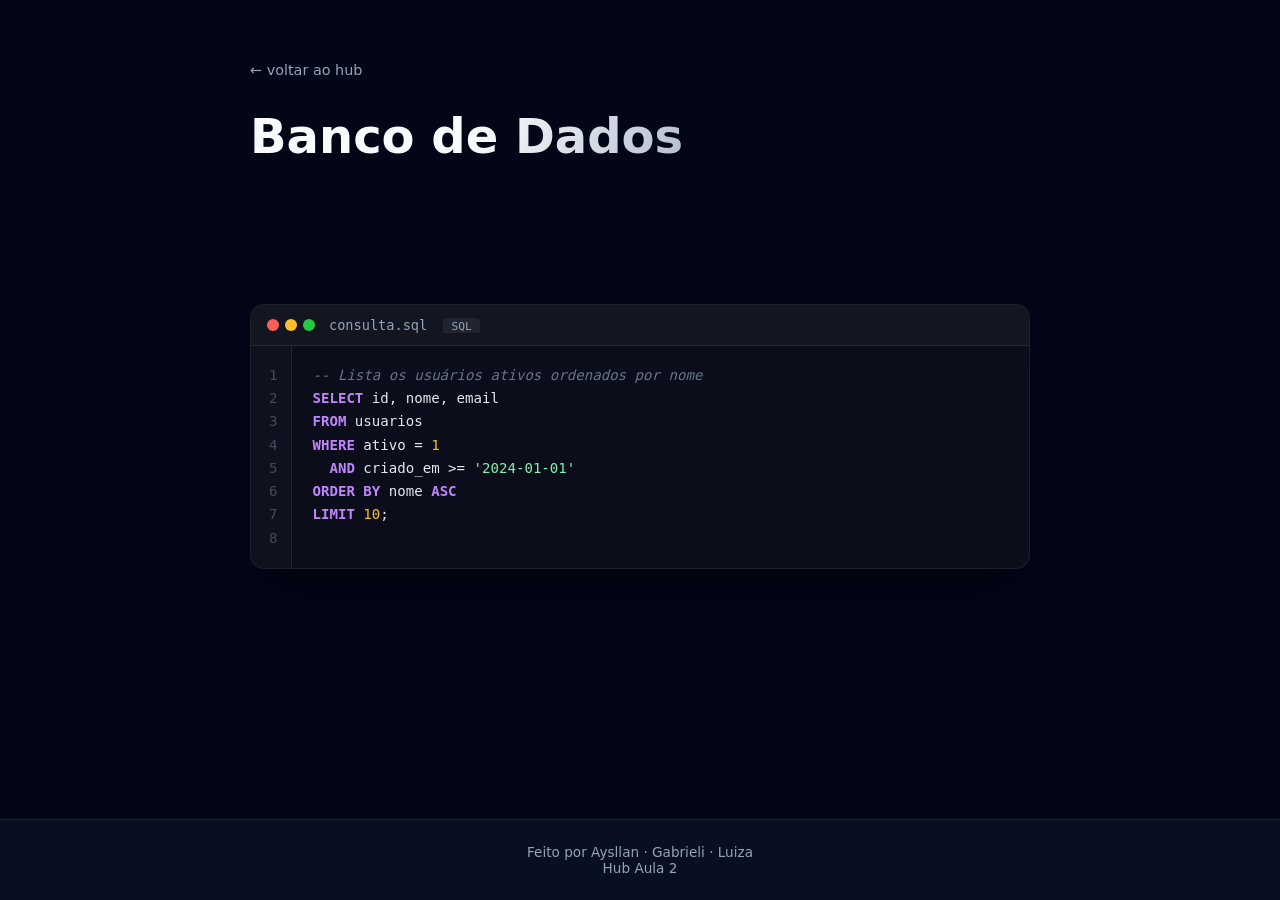
==== db/index.html @ 66b243c6 "first commit" ====
<!DOCTYPE html>
<html lang="pt-BR">

<head>
    <meta charset="UTF-8">
    <meta name="viewport" content="width=device-width, initial-scale=1.0">
    <link rel="stylesheet" href="../style.css">
    <title>Banco de Dados</title>
</head>

<body>
    <section class="subject-page">
        <a href="../index.html" class="back-link">← voltar ao hub</a>
        <h1>Banco de Dados</h1>
    </section>

    <!--
      ============================================================
      BLOCO DE CÓDIGO — SQL
      ============================================================
      Mesma estrutura .code-block + .code-head + .code-body.
      Para SQL usamos .tok-key para palavras-chave (SELECT, FROM)
      e .tok-str / .tok-num pros valores.
    -->
    <section class="wrap">
        <div class="code-block">
            <div class="code-head">
                <div class="dots"><span></span><span></span><span></span></div>
                <span class="filename">consulta.sql <span class="lang">SQL</span></span>
            </div>
            <div class="code-body">
                <div class="line-numbers">
                    <span>1</span><span>2</span><span>3</span><span>4</span><span>5</span>
                    <span>6</span><span>7</span><span>8</span>
                </div>
<pre><code><span class="tok-com">-- Lista os usuários ativos ordenados por nome</span>
<span class="tok-key">SELECT</span> id, nome, email
<span class="tok-key">FROM</span> usuarios
<span class="tok-key">WHERE</span> ativo = <span class="tok-num">1</span>
  <span class="tok-key">AND</span> criado_em &gt;= <span class="tok-str">'2024-01-01'</span>
<span class="tok-key">ORDER BY</span> nome <span class="tok-key">ASC</span>
<span class="tok-key">LIMIT</span> <span class="tok-num">10</span>;</code></pre>
            </div>
        </div>
    </section>

    <footer class="hub-footer">
        <p>Feito por Aysllan · Gabrieli · Luiza <br>Hub Aula 2</p>
    </footer>
</body>

</html>
---- style.css ----
/* ============================================================
   VARIÁVEIS GLOBAIS
   ------------------------------------------------------------
   :root é o elemento raiz (o <html>). Definimos variáveis CSS
   (custom properties) aqui para reusar valores em todo o
   arquivo com  var(--nome).
   ============================================================ */
:root {
    --bg-color: #020617;
    --card-bg: rgba(30, 41, 59, 0.45);
    --card-border: rgba(255, 255, 255, 0.08);
    --text-primary: #f8fafc;
    --text-secondary: #94a3b8;

    --accent-java: #ea2d2e;
    --accent-php: #777bb4;
    --accent-web: #f7df1e;
    --accent-db: #38bdf8;

    /* Atalho para um "transition" suave reutilizado em vários
       hovers. Formato: <propriedade> <duração> <easing>. */
    --transition-smooth: all 0.5s cubic-bezier(0.4, 0, 0.2, 1);
}

/* Reset básico: zera margem, padding e usa box-sizing border-box
   (largura inclui borda e padding — bem mais fácil de calcular). */
* {
    margin: 0;
    padding: 0;
    box-sizing: border-box;
}

html, body {
    height: 100%;
}

body {
    font-family: 'Inter', system-ui, sans-serif;
    background-color: var(--bg-color);
    color: var(--text-primary);
    min-height: 100vh;
    min-height: 100dvh;           /* dvh = altura real do viewport em mobile (sem bug da barra) */
    overflow-x: hidden;
    display: flex;
    flex-direction: column;
    position: relative;
}

/* ============================================================
   FUNDO ANIMADO — BG MESH (só no .hub, ver classe no <body>)
   ------------------------------------------------------------
   Camada fixa atrás de tudo com 3 círculos coloridos e
   desfocados. Cada um anima posição e escala com tempos
   diferentes — passa a impressão de "respiração" do fundo.
   ============================================================ */
.bg-mesh {
    position: fixed;              /* não rola junto com a página */
    inset: 0;                     /* atalho pra top/right/bottom/left: 0 */
    z-index: -1;                  /* fica atrás do conteúdo */
    overflow: hidden;
    pointer-events: none;         /* não bloqueia cliques */
}

.mesh-blob {
    position: absolute;
    width: 55vmax;                /* vmax = % da maior dimensão do viewport */
    height: 55vmax;
    border-radius: 50%;
    filter: blur(120px);          /* desfoque pesado = mancha colorida */
    opacity: 0.35;
    mix-blend-mode: screen;       /* mistura cores em vez de cobrir */

    /* ANIMAÇÃO "drift": cada blob se move em loop infinito.
       Cada filho recebe um animation-delay NEGATIVO diferente
       para começar em fases distintas do ciclo. */
    animation: drift 22s ease-in-out infinite;
}

.mesh-blob-1 { background: #6366f1; top: -15vmax; left: -10vmax; animation-delay: 0s; }
.mesh-blob-2 { background: #ec4899; bottom: -20vmax; right: -10vmax; animation-delay: -7s; }
.mesh-blob-3 { background: #06b6d4; top: 30%; left: 35%; animation-delay: -14s; opacity: 0.25; }

@keyframes drift {
    0%, 100% { transform: translate(0, 0) scale(1); }
    33%      { transform: translate(8vmax, -6vmax) scale(1.12); }
    66%      { transform: translate(-7vmax, 8vmax) scale(0.92); }
}

/* ============================================================
   HEADER (usado no HTML em <header class="hub-header">)
   ------------------------------------------------------------
   - .hub-header inteiro entra de cima ("fadeInDown").
   - .icon ({ }) fica pulsando ("pulse").
   - O <h1> tem uma barrinha embaixo via ::after que recebe
     gradiente em movimento ("shimmer-line").
   ============================================================ */
.hub-header {
    text-align: center;
    padding: clamp(40px, 8vw, 80px) 20px 30px;   /* padding fluido por tamanho de tela */
    animation: fadeInDown 0.8s ease-out;
}

@keyframes fadeInDown {
    from { opacity: 0; transform: translateY(-20px); }
    to   { opacity: 1; transform: translateY(0); }
}

.hub-header .logo {
    display: flex;
    justify-content: center;
    align-items: center;
    gap: clamp(10px, 2vw, 18px);
    margin-bottom: 12px;
    flex-wrap: wrap;              /* em telas estreitas, quebra em duas linhas */
}

/* Ícone { } com pulse contínuo + glow azul. */
.hub-header .icon {
    font-family: 'JetBrains Mono', monospace;
    font-size: clamp(1.4rem, 4vw, 2.2rem);
    color: #38bdf8;
    text-shadow: 0 0 18px rgba(56, 189, 248, 0.6);
    animation: pulse 2.4s ease-in-out infinite;
}

@keyframes pulse {
    0%, 100% { opacity: 0.8; transform: scale(1); }
    50%      { opacity: 1;   transform: scale(1.08); }
}

/* Título com gradiente texto + barrinha animada embaixo. */
.hub-header h1 {
    position: relative;
    font-size: clamp(1.8rem, 6vw, 3.4rem);
    font-weight: 800;
    letter-spacing: -0.02em;
    background: linear-gradient(120deg, #f8fafc 30%, #94a3b8 70%);
    -webkit-background-clip: text;
    background-clip: text;
    -webkit-text-fill-color: transparent;
    padding-bottom: 8px;
}

/* Barra abaixo do h1 — gradiente colorido que "passa" da
   esquerda pra direita continuamente. */
.hub-header h1::after {
    content: '';
    position: absolute;
    left: 50%;
    bottom: 0;
    transform: translateX(-50%);
    width: clamp(80px, 20vw, 180px);
    height: 3px;
    border-radius: 999px;
    background: linear-gradient(90deg,
                  transparent 0%,
                  #6366f1 25%,
                  #ec4899 50%,
                  #06b6d4 75%,
                  transparent 100%);
    background-size: 200% 100%;
    animation: shimmer-line 3.5s linear infinite;
}

/* O gradiente acima é largo (200%) e a posição corre de 0%
   pra 100% — efeito de "luz passando". */
@keyframes shimmer-line {
    from { background-position: 0% 0%; }
    to   { background-position: 200% 0%; }
}

/* ============================================================
   GRID DE CARDS
   ------------------------------------------------------------
   Mobile-first: por padrão 1 coluna. A regra .force-2x2 só
   força 2 colunas em telas >= 700px (no media query abaixo).
   ============================================================ */
.hub-grid {
    max-width: 1100px;
    margin: clamp(20px, 4vw, 40px) auto clamp(40px, 6vw, 60px);
    padding: 0 clamp(16px, 4vw, 24px);
    display: grid;
    grid-template-columns: 1fr;                  /* mobile: 1 coluna */
    gap: clamp(16px, 3vw, 28px);
    width: 100%;
}

/* ============================================================
   CARDS DAS MATÉRIAS (.subject-card)
   ------------------------------------------------------------
   ANIMAÇÃO DE ENTRADA "cardIn" + STAGGER (cascata):
   - Cada card começa invisível e deslocado pra baixo.
   - "forwards" = mantém o estado final depois que termina.
   - O delay é  calc(var(--i) * 120ms + 200ms) — --i vem do
     style="--i:N" no HTML.

   ESTRUTURA:
   - .card-border  -> camada com gradiente cônico (borda mágica)
   - .card-shine   -> faixa de luz que passa diagonal no hover
   - .card-inner   -> conteúdo real (tag, h2, p, learn-more)
   ============================================================ */
.subject-card {
    position: relative;
    min-height: clamp(180px, 28vw, 220px);
    background: var(--card-bg);
    backdrop-filter: blur(14px);
    -webkit-backdrop-filter: blur(14px);
    border: 1px solid var(--card-border);
    border-radius: clamp(16px, 3vw, 22px);
    padding: clamp(20px, 4vw, 32px);
    cursor: pointer;
    overflow: hidden;
    text-decoration: none;
    color: inherit;
    display: flex;
    isolation: isolate;          /* cria contexto pra z-index local (importante pro ::before) */

    transition: var(--transition-smooth);

    /* Estado inicial (antes da animação rodar). */
    opacity: 0;
    transform: translateY(30px);

    animation: cardIn 0.7s cubic-bezier(0.4, 0, 0.2, 1) forwards;
    animation-delay: calc(var(--i) * 120ms + 200ms);
}

@keyframes cardIn {
    to { opacity: 1; transform: translateY(0); }
}

/* HOVER do card:
   - Sobe 8px e cresce 1%.
   - Borda fica mais clara.
   - Sombra grande com a cor accent da matéria. */
.subject-card:hover {
    transform: translateY(-8px) scale(1.01);
    border-color: rgba(255, 255, 255, 0.18);
    box-shadow: 0 25px 50px -20px rgba(0, 0, 0, 0.6),
                0 0 30px -5px var(--accent, rgba(56, 189, 248, 0.3));
}

/* No tap (mobile) dá um feedback rápido de "afundar". */
.subject-card:active {
    transform: translateY(-2px) scale(0.99);
}

/* ------------------------------------------------------------
   BORDA GRADIENTE GIRANDO (.card-border)
   ------------------------------------------------------------
   Truque: criamos uma camada absoluta MAIOR que o card com um
   conic-gradient. Ela fica "girando" por trás do background do
   card, mas como o card tem overflow:hidden e border-radius,
   só aparece a faixa colorida pelas bordas.
   No hover, opacity sobe pra ficar visível.
   ------------------------------------------------------------ */
.card-border {
    position: absolute;
    inset: -2px;                                 /* "vaza" 2px pra cobrir as bordas */
    z-index: -1;                                 /* fica atrás do conteúdo */
    border-radius: inherit;
    background: conic-gradient(
        from var(--angle, 0deg),
        transparent 0deg,
        var(--accent, #38bdf8) 90deg,
        transparent 180deg,
        var(--accent, #38bdf8) 270deg,
        transparent 360deg
    );
    opacity: 0;
    transition: opacity 0.5s ease;
    /* A animação gira a variável --angle de 0 a 360 deg.
       Precisa do @property (logo abaixo) pra navegador animar
       custom properties de tipo <angle>. */
    animation: spin-border 4s linear infinite;
}

.subject-card:hover .card-border {
    opacity: 0.8;
}

/* @property registra a variável --angle como tipo angle.
   Sem isso, navegadores não conseguem interpolar gradientes
   cônicos animando o ângulo. */
@property --angle {
    syntax: '<angle>';
    initial-value: 0deg;
    inherits: false;
}

@keyframes spin-border {
    from { --angle: 0deg; }
    to   { --angle: 360deg; }
}

/* ------------------------------------------------------------
   SHINE / SWEEP (.card-shine)
   ------------------------------------------------------------
   Uma faixa branca diagonal posicionada FORA do card (left:-100%).
   No :hover, ela viaja até a direita — efeito de "brilho passando".
   ------------------------------------------------------------ */
.card-shine {
    position: absolute;
    top: 0;
    left: -100%;
    width: 80%;
    height: 100%;
    background: linear-gradient(115deg,
                  transparent 30%,
                  rgba(255, 255, 255, 0.15) 50%,
                  transparent 70%);
    pointer-events: none;
    transition: left 0.8s ease;
}

.subject-card:hover .card-shine {
    left: 130%;                  /* atravessa o card todo */
}

/* Conteúdo real do card. */
.card-inner {
    position: relative;
    z-index: 1;                  /* fica acima do shine */
    display: flex;
    flex-direction: column;
    gap: 12px;
    width: 100%;
}

/* TAG (pill colorida com nome da área).
   Animação "float-y" suave — sobe e desce 3px continuamente. */
.subject-tag {
    align-self: flex-start;
    font-size: clamp(0.65rem, 1.4vw, 0.72rem);
    text-transform: uppercase;
    letter-spacing: 0.12em;
    font-weight: 600;
    padding: 5px 12px;
    border-radius: 999px;
    background: rgba(255, 255, 255, 0.06);
    border: 1px solid var(--card-border);
    color: var(--accent, var(--text-secondary));
    animation: float-y 3s ease-in-out infinite;
}

@keyframes float-y {
    0%, 100% { transform: translateY(0); }
    50%      { transform: translateY(-3px); }
}

.subject-card h2 {
    font-size: clamp(1.2rem, 3vw, 1.6rem);
    font-weight: 700;
    letter-spacing: -0.01em;
}

.subject-card p {
    color: var(--text-secondary);
    font-size: clamp(0.85rem, 2vw, 0.95rem);
    line-height: 1.5;
    flex: 1;
}

/* "ACESSAR →" + seta separada.
   - .learn-more fica mais visível no hover.
   - .arrow desliza 6px pra direita no hover. */
.learn-more {
    display: inline-flex;
    align-items: center;
    gap: 6px;
    font-size: clamp(0.78rem, 1.8vw, 0.85rem);
    font-weight: 600;
    text-transform: uppercase;
    letter-spacing: 0.1em;
    color: var(--text-primary);
    opacity: 0.6;
    transition: var(--transition-smooth);
    margin-top: 8px;
}

.learn-more .arrow {
    display: inline-block;
    transition: transform 0.35s cubic-bezier(0.4, 0, 0.2, 1);
}

.subject-card:hover .learn-more {
    opacity: 1;
    letter-spacing: 0.16em;
    color: var(--accent, var(--text-primary));
}

.subject-card:hover .learn-more .arrow {
    transform: translateX(6px);
}

/* Variável --accent por matéria.
   Cada card no HTML tem data-subject="java|php|web|db". */
.subject-card[data-subject="java"] { --accent: var(--accent-java); }
.subject-card[data-subject="php"]  { --accent: var(--accent-php); }
.subject-card[data-subject="web"]  { --accent: var(--accent-web); }
.subject-card[data-subject="db"]   { --accent: var(--accent-db); }

/* ============================================================
   PÁGINAS DAS MATÉRIAS (java/, php/, db/, html-css-js/)
   ------------------------------------------------------------
   .subject-page é o container principal das subpáginas.
   .back-link volta para o hub.
   ============================================================ */
.subject-page {
    max-width: 820px;
    margin: 0 auto;
    padding: clamp(40px, 8vw, 60px) clamp(16px, 4vw, 20px);
    width: 100%;
    animation: fadeInDown 0.6s ease-out;
}

.back-link {
    display: inline-flex;
    align-items: center;
    gap: 8px;
    color: var(--text-secondary);
    text-decoration: none;
    font-size: 0.9rem;
    margin-bottom: 30px;
    transition: var(--transition-smooth);
}

.back-link:hover {
    color: var(--text-primary);
    transform: translateX(-4px);
}

.subject-page h1 {
    font-size: clamp(1.8rem, 6vw, 3rem);
    font-weight: 800;
    margin-bottom: 40px;
    background: linear-gradient(120deg, #f8fafc 30%, #94a3b8 70%);
    -webkit-background-clip: text;
    background-clip: text;
    -webkit-text-fill-color: transparent;
}

/* ============================================================
   BLOCO DE CÓDIGO (usado nas páginas java/php/db/html-css-js)
   ------------------------------------------------------------
   ANIMAÇÃO "fadeInUp" — sobe e aparece com delay.
   ============================================================ */
.wrap {
    max-width: 820px;
    margin: clamp(20px, 5vw, 40px) auto clamp(40px, 8vw, 80px);
    padding: 0 clamp(16px, 4vw, 20px);
    width: 100%;
    opacity: 0;
    animation: fadeInUp 0.8s cubic-bezier(0.4, 0, 0.2, 1) 0.3s forwards;
}

@keyframes fadeInUp {
    from { opacity: 0; transform: translateY(40px); }
    to   { opacity: 1; transform: translateY(0); }
}

.code-block {
    background: rgba(13, 17, 28, 0.85);
    backdrop-filter: blur(14px);
    border: 1px solid var(--card-border);
    border-radius: 14px;
    overflow: hidden;
    box-shadow: 0 25px 60px -20px rgba(0, 0, 0, 0.7);
}

.code-head {
    display: flex;
    align-items: center;
    gap: 14px;
    padding: 12px 16px;
    background: rgba(255, 255, 255, 0.03);
    border-bottom: 1px solid var(--card-border);
}

.dots {
    display: flex;
    gap: 6px;
}

.dots span {
    width: 12px;
    height: 12px;
    border-radius: 50%;
    display: block;
}

.dots span:nth-child(1) { background: #ff5f57; }
.dots span:nth-child(2) { background: #febc2e; }
.dots span:nth-child(3) { background: #28c840; }

.filename {
    font-family: 'JetBrains Mono', monospace;
    font-size: clamp(0.75rem, 2vw, 0.85rem);
    color: var(--text-secondary);
    flex: 1;
    min-width: 0;                /* permite o flex item encolher de verdade */
    overflow: hidden;
    text-overflow: ellipsis;
    white-space: nowrap;
}

.filename .lang {
    margin-left: 8px;
    font-size: 0.7rem;
    padding: 2px 8px;
    border-radius: 4px;
    background: rgba(255, 255, 255, 0.06);
    color: var(--text-secondary);
}

.code-body {
    display: flex;
    font-family: 'JetBrains Mono', monospace;
    font-size: clamp(0.72rem, 2vw, 0.88rem);
    line-height: 1.65;
}

.line-numbers {
    padding: 18px 14px 18px 18px;
    color: rgba(148, 163, 184, 0.4);
    text-align: right;
    user-select: none;
    border-right: 1px solid var(--card-border);
    background: rgba(255, 255, 255, 0.015);
}

.line-numbers span {
    display: block;
}

.code-body pre {
    padding: 18px 20px;
    overflow-x: auto;            /* código longo rola horizontal */
    flex: 1;
    color: #e2e8f0;
    min-width: 0;
}

.code-body pre code {
    font-family: inherit;
}

.tok-key { color: #c084fc; font-weight: 600; }
.tok-fn  { color: #60a5fa; }
.tok-str { color: #86efac; }
.tok-num { color: #fbbf24; }
.tok-com { color: #64748b; font-style: italic; }

/* ============================================================
   FOOTER
   ============================================================ */
.hub-footer {
    margin-top: auto;
    text-align: center;
    color: var(--text-secondary);
    font-size: clamp(0.78rem, 2vw, 0.85rem);
    padding: clamp(18px, 4vw, 24px) 20px;
    border-top: 1px solid var(--card-border);
    background: rgba(15, 23, 42, 0.6);
    backdrop-filter: blur(8px);
}

/* ============================================================
   RESPONSIVO — BREAKPOINTS
   ------------------------------------------------------------
   Mobile-first: layout base é 1 coluna. Vamos abrindo o grid
   conforme a tela cresce.
   ============================================================ */

/* >= 700px : tablet em retrato — vira 2 colunas (force-2x2) */
@media (min-width: 700px) {
    .hub-grid.force-2x2 {
        grid-template-columns: repeat(2, 1fr);
    }
}

/* <= 480px : celular pequeno — diminui paddings extras
   e força gap menor. */
@media (max-width: 480px) {
    .hub-header .logo {
        flex-direction: column;
        gap: 4px;
    }
    .subject-card { min-height: 0; padding: 20px; }
}

/* Telas largas (>= 1200px) — limita tamanho do card pra
   o conteúdo não ficar nadando no espaço. */
@media (min-width: 1200px) {
    .hub-grid { gap: 32px; }
}

/* Touch / sem hover: dispositivos sem mouse não disparam
   :hover. Mostramos uma versão "leve" do hover sempre ativa
   pra dar feedback visual no toque (a borda mais clara). */
@media (hover: none) {
    .subject-card { border-color: rgba(255, 255, 255, 0.12); }
    /* Desliga a borda girando pra não comer bateria em mobile. */
    .card-border { animation: none; }
}

/* Acessibilidade: se o usuário pediu "menos movimento" no SO,
   desliga praticamente todas as animações (boa prática WCAG). */
@media (prefers-reduced-motion: reduce) {
    *, *::before, *::after {
        animation-duration: 0.01ms !important;
        animation-iteration-count: 1 !important;
        transition-duration: 0.01ms !important;
    }
}
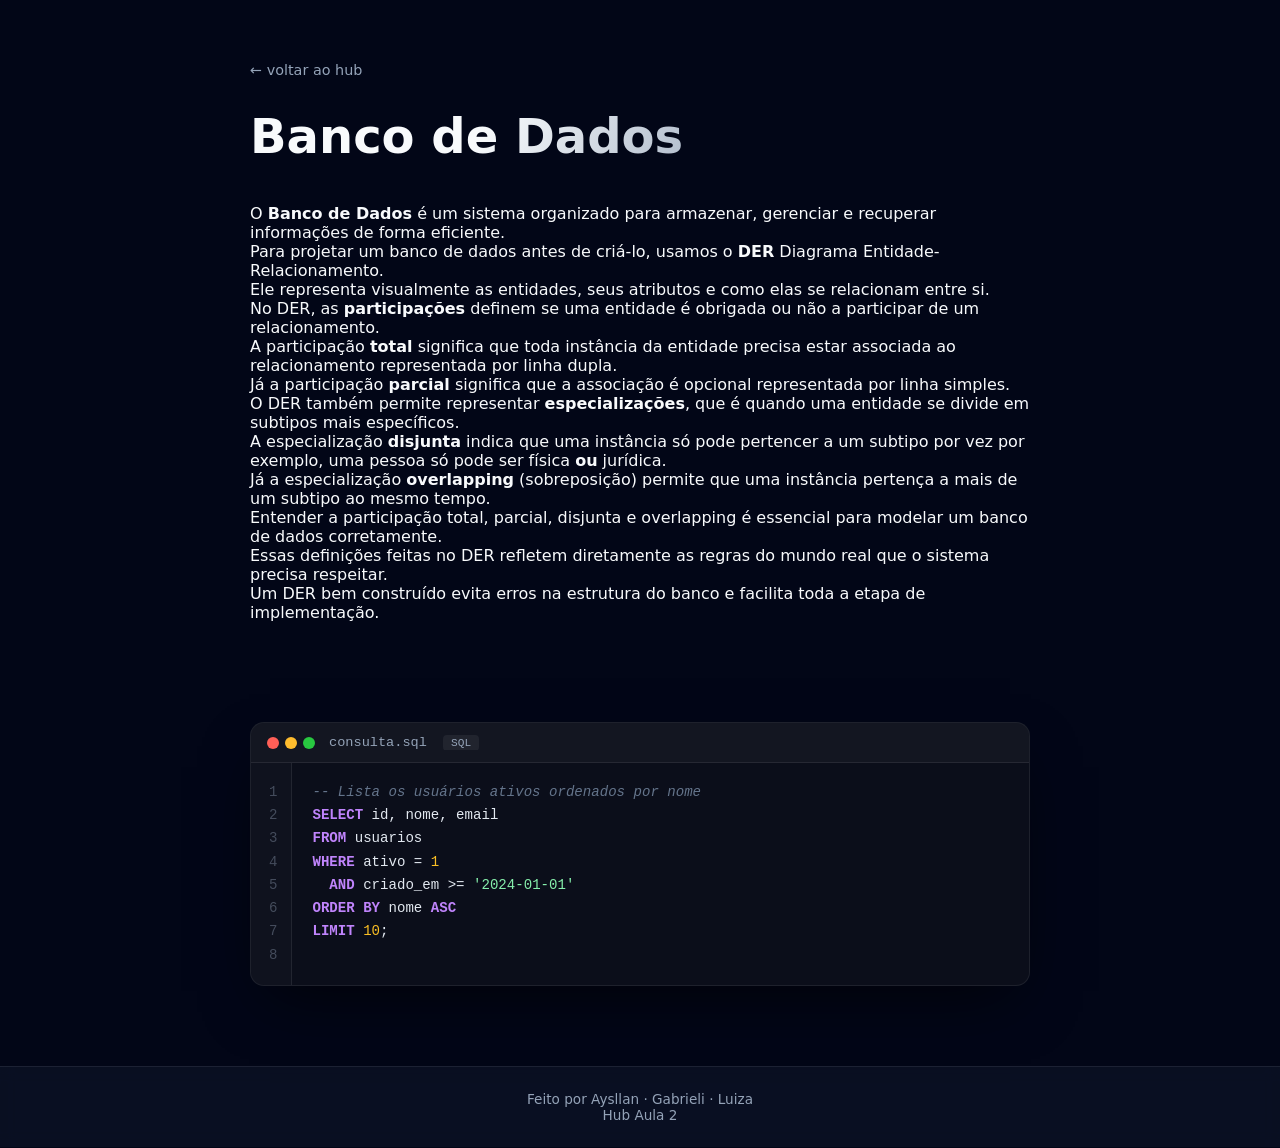
==== commit 17b533e1: "textos e correção de letras" ====
--- a/db/index.html
+++ b/db/index.html
@@ -12,6 +12,16 @@
     <section class="subject-page">
         <a href="../index.html" class="back-link">← voltar ao hub</a>
         <h1>Banco de Dados</h1>
+        
+        <p>O <strong>Banco de Dados</strong> é um sistema organizado para armazenar, gerenciar e recuperar informações de forma eficiente.<br>Para projetar um banco de dados antes de criá-lo, usamos o <strong>DER</strong>  Diagrama Entidade-Relacionamento.<br>Ele representa visualmente as entidades, seus atributos e como elas se relacionam entre si.</p>
+
+        <p>No DER, as <strong>participações</strong> definem se uma entidade é obrigada ou não a participar de um relacionamento.<br>A participação <strong>total</strong> significa que toda instância da entidade precisa estar associada ao relacionamento  representada por linha dupla.<br>Já a participação <strong>parcial</strong> significa que a associação é opcional  representada por linha simples.</p>
+
+        <p>O DER também permite representar <strong>especializações</strong>, que é quando uma entidade se divide em subtipos mais específicos.<br>A especialização <strong>disjunta</strong> indica que uma instância só pode pertencer a um subtipo por vez  por exemplo, uma pessoa só pode ser física <strong>ou</strong> jurídica.<br>Já a especialização <strong>overlapping</strong> (sobreposição) permite que uma instância pertença a mais de um subtipo ao mesmo tempo.</p>
+        
+        <p>Entender a participação total, parcial, disjunta e overlapping é essencial para modelar um banco de dados corretamente.<br>Essas definições feitas no DER refletem diretamente as regras do mundo real que o sistema precisa respeitar.<br>Um DER bem construído evita erros na estrutura do banco e facilita toda a etapa de implementação.</p>
+
+
     </section>
 
     <!--
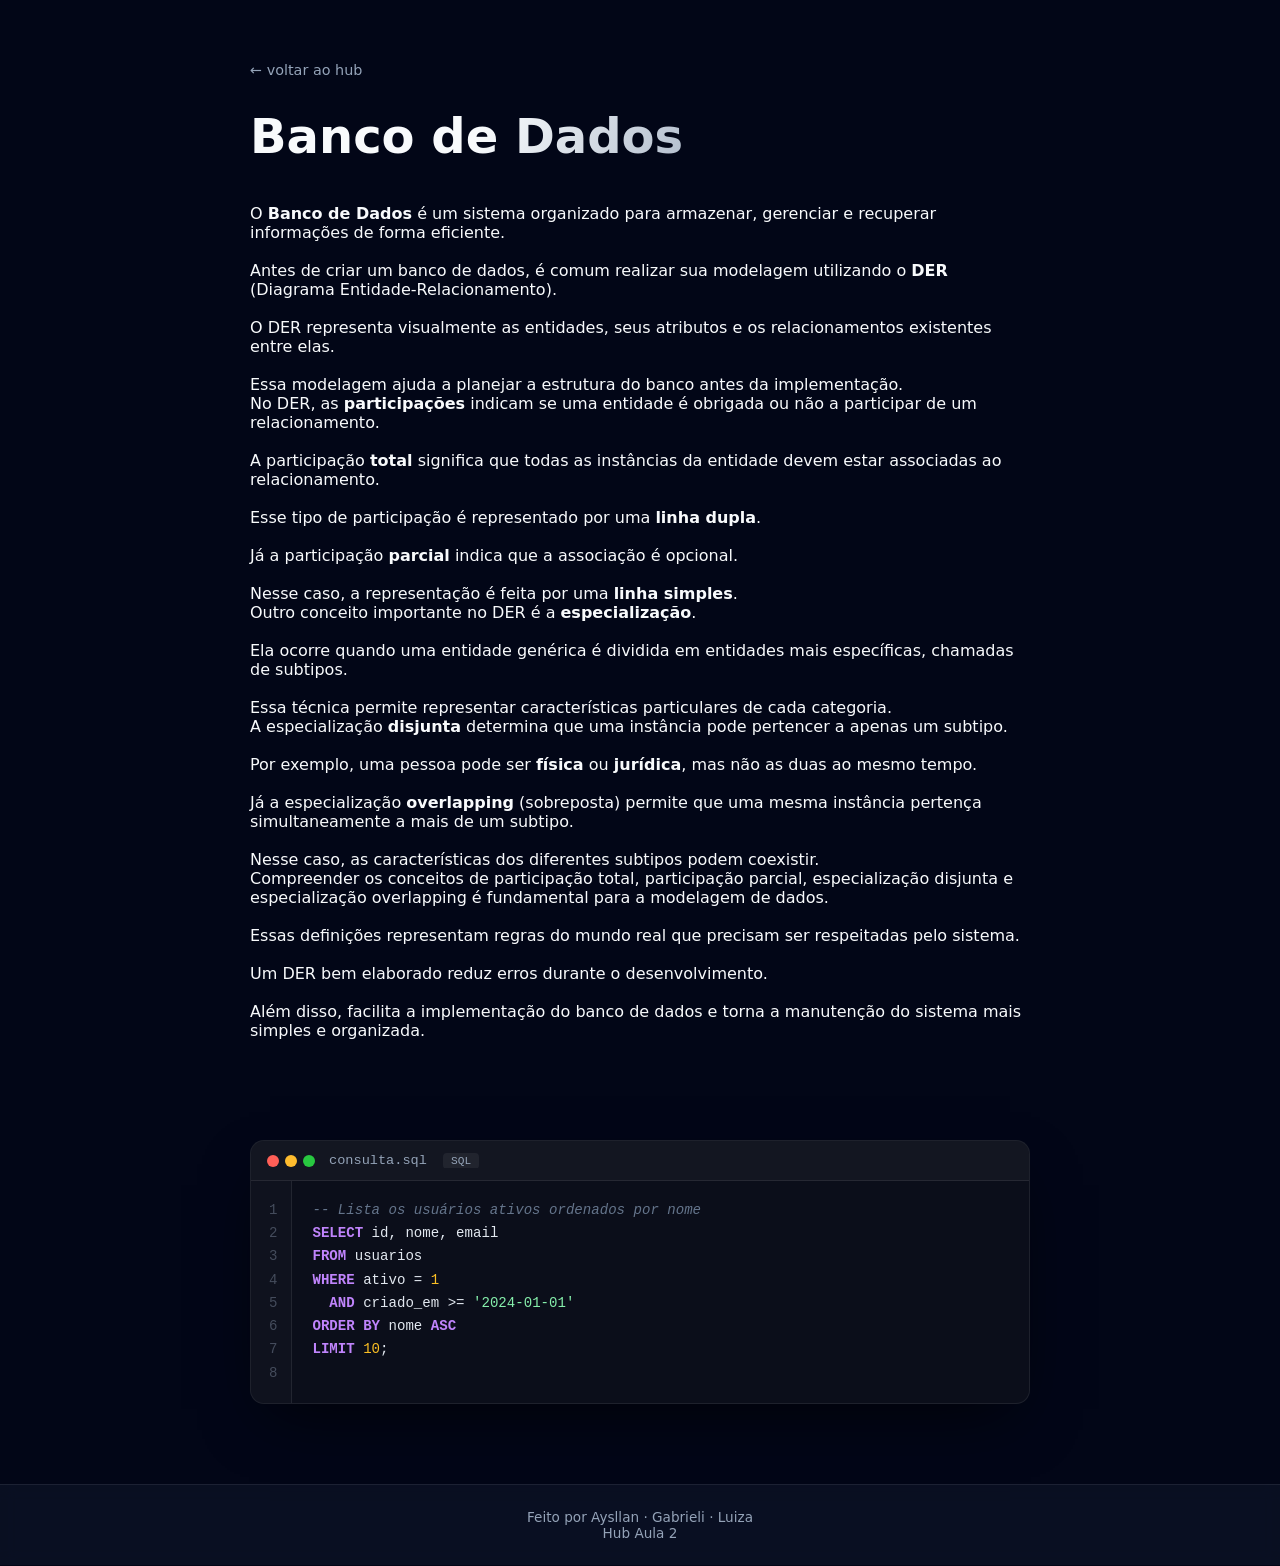
==== commit aaf86368: "ajuste textos" ====
--- a/db/index.html
+++ b/db/index.html
@@ -12,14 +12,57 @@
     <section class="subject-page">
         <a href="../index.html" class="back-link">← voltar ao hub</a>
         <h1>Banco de Dados</h1>
-        
-        <p>O <strong>Banco de Dados</strong> é um sistema organizado para armazenar, gerenciar e recuperar informações de forma eficiente.<br>Para projetar um banco de dados antes de criá-lo, usamos o <strong>DER</strong>  Diagrama Entidade-Relacionamento.<br>Ele representa visualmente as entidades, seus atributos e como elas se relacionam entre si.</p>
+    
+<p>
+O <strong>Banco de Dados</strong> é um sistema organizado para armazenar, gerenciar e recuperar informações de forma eficiente.
+<br><br>
+Antes de criar um banco de dados, é comum realizar sua modelagem utilizando o <strong>DER</strong> (Diagrama Entidade-Relacionamento).
+<br><br>
+O DER representa visualmente as entidades, seus atributos e os relacionamentos existentes entre elas.
+<br><br>
+Essa modelagem ajuda a planejar a estrutura do banco antes da implementação.
+</p>
 
-        <p>No DER, as <strong>participações</strong> definem se uma entidade é obrigada ou não a participar de um relacionamento.<br>A participação <strong>total</strong> significa que toda instância da entidade precisa estar associada ao relacionamento  representada por linha dupla.<br>Já a participação <strong>parcial</strong> significa que a associação é opcional  representada por linha simples.</p>
+<p>
+No DER, as <strong>participações</strong> indicam se uma entidade é obrigada ou não a participar de um relacionamento.
+<br><br>
+A participação <strong>total</strong> significa que todas as instâncias da entidade devem estar associadas ao relacionamento.
+<br><br>
+Esse tipo de participação é representado por uma <strong>linha dupla</strong>.
+<br><br>
+Já a participação <strong>parcial</strong> indica que a associação é opcional.
+<br><br>
+Nesse caso, a representação é feita por uma <strong>linha simples</strong>.
+</p>
 
-        <p>O DER também permite representar <strong>especializações</strong>, que é quando uma entidade se divide em subtipos mais específicos.<br>A especialização <strong>disjunta</strong> indica que uma instância só pode pertencer a um subtipo por vez  por exemplo, uma pessoa só pode ser física <strong>ou</strong> jurídica.<br>Já a especialização <strong>overlapping</strong> (sobreposição) permite que uma instância pertença a mais de um subtipo ao mesmo tempo.</p>
-        
-        <p>Entender a participação total, parcial, disjunta e overlapping é essencial para modelar um banco de dados corretamente.<br>Essas definições feitas no DER refletem diretamente as regras do mundo real que o sistema precisa respeitar.<br>Um DER bem construído evita erros na estrutura do banco e facilita toda a etapa de implementação.</p>
+<p>
+Outro conceito importante no DER é a <strong>especialização</strong>.
+<br><br>
+Ela ocorre quando uma entidade genérica é dividida em entidades mais específicas, chamadas de subtipos.
+<br><br>
+Essa técnica permite representar características particulares de cada categoria.
+</p>
+
+<p>
+A especialização <strong>disjunta</strong> determina que uma instância pode pertencer a apenas um subtipo.
+<br><br>
+Por exemplo, uma pessoa pode ser <strong>física</strong> ou <strong>jurídica</strong>, mas não as duas ao mesmo tempo.
+<br><br>
+Já a especialização <strong>overlapping</strong> (sobreposta) permite que uma mesma instância pertença simultaneamente a mais de um subtipo.
+<br><br>
+Nesse caso, as características dos diferentes subtipos podem coexistir.
+</p>
+
+<p>
+Compreender os conceitos de participação total, participação parcial, especialização disjunta e especialização overlapping é fundamental para a modelagem de dados.
+<br><br>
+Essas definições representam regras do mundo real que precisam ser respeitadas pelo sistema.
+<br><br>
+Um DER bem elaborado reduz erros durante o desenvolvimento.
+<br><br>
+Além disso, facilita a implementação do banco de dados e torna a manutenção do sistema mais simples e organizada.
+</p>
+
 
 
     </section>
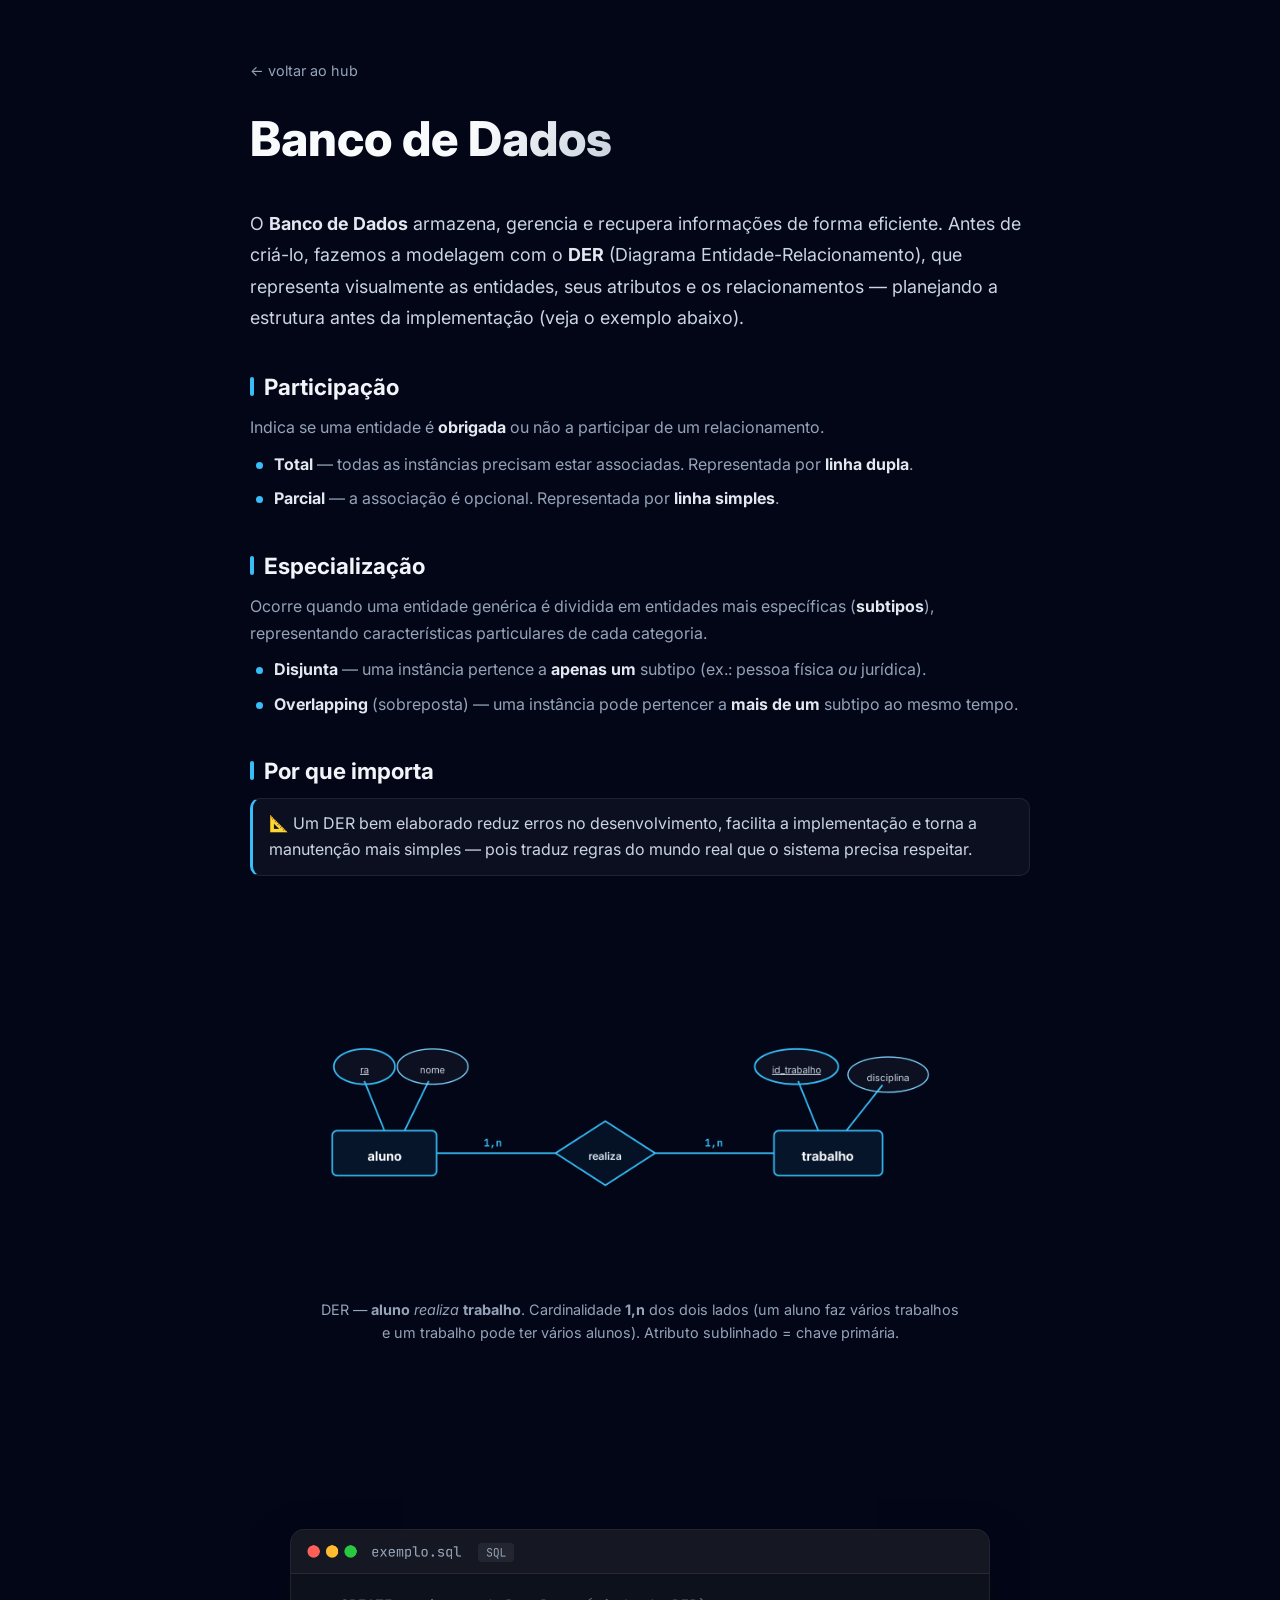
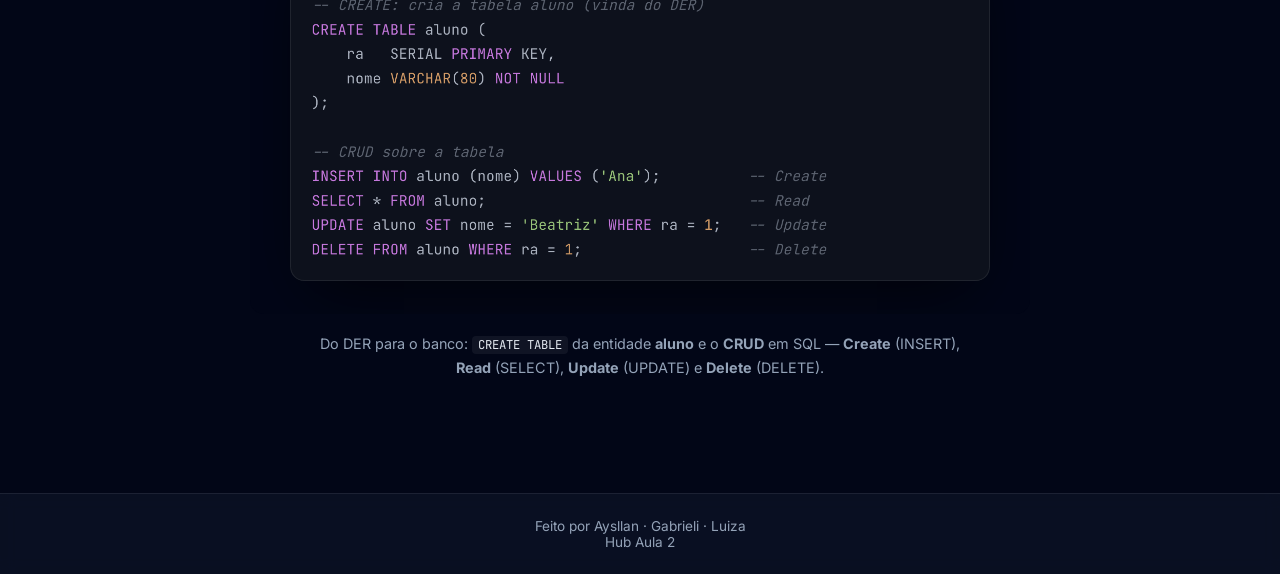
==== commit 71b60655: "feat: ilustracoes (PNG + cards animados), exemplos de codigo e textos organizados - Diagramas como P" ====
--- a/db/index.html
+++ b/db/index.html
@@ -4,67 +4,70 @@
 <head>
     <meta charset="UTF-8">
     <meta name="viewport" content="width=device-width, initial-scale=1.0">
+    <link rel="preconnect" href="https://fonts.googleapis.com">
+    <link rel="preconnect" href="https://fonts.gstatic.com" crossorigin>
+    <link rel="stylesheet"
+        href="https://fonts.googleapis.com/css2?family=Inter:wght@400;600;700;800&family=JetBrains+Mono:wght@400;500;700&display=swap">
     <link rel="stylesheet" href="../style.css">
     <title>Banco de Dados</title>
 </head>
 
 <body>
-    <section class="subject-page">
+    <section class="subject-page" style="--page-accent:#38bdf8">
         <a href="../index.html" class="back-link">← voltar ao hub</a>
         <h1>Banco de Dados</h1>
-    
-<p>
-O <strong>Banco de Dados</strong> é um sistema organizado para armazenar, gerenciar e recuperar informações de forma eficiente.
-<br><br>
-Antes de criar um banco de dados, é comum realizar sua modelagem utilizando o <strong>DER</strong> (Diagrama Entidade-Relacionamento).
-<br><br>
-O DER representa visualmente as entidades, seus atributos e os relacionamentos existentes entre elas.
-<br><br>
-Essa modelagem ajuda a planejar a estrutura do banco antes da implementação.
-</p>
 
-<p>
-No DER, as <strong>participações</strong> indicam se uma entidade é obrigada ou não a participar de um relacionamento.
-<br><br>
-A participação <strong>total</strong> significa que todas as instâncias da entidade devem estar associadas ao relacionamento.
-<br><br>
-Esse tipo de participação é representado por uma <strong>linha dupla</strong>.
-<br><br>
-Já a participação <strong>parcial</strong> indica que a associação é opcional.
-<br><br>
-Nesse caso, a representação é feita por uma <strong>linha simples</strong>.
-</p>
+        <p class="lead">
+            O <strong>Banco de Dados</strong> armazena, gerencia e recupera informações de forma eficiente. Antes de
+            criá-lo, fazemos a modelagem com o <strong>DER</strong> (Diagrama Entidade-Relacionamento), que representa
+            visualmente as entidades, seus atributos e os relacionamentos — planejando a estrutura antes da
+            implementação (veja o exemplo abaixo).
+        </p>
 
-<p>
-Outro conceito importante no DER é a <strong>especialização</strong>.
-<br><br>
-Ela ocorre quando uma entidade genérica é dividida em entidades mais específicas, chamadas de subtipos.
-<br><br>
-Essa técnica permite representar características particulares de cada categoria.
-</p>
+        <div class="topic">
+            <h2>Participação</h2>
+            <p>Indica se uma entidade é <strong>obrigada</strong> ou não a participar de um relacionamento.</p>
+            <ul class="bullets">
+                <li><strong>Total</strong> — todas as instâncias precisam estar associadas. Representada por <strong>linha dupla</strong>.</li>
+                <li><strong>Parcial</strong> — a associação é opcional. Representada por <strong>linha simples</strong>.</li>
+            </ul>
+        </div>
 
-<p>
-A especialização <strong>disjunta</strong> determina que uma instância pode pertencer a apenas um subtipo.
-<br><br>
-Por exemplo, uma pessoa pode ser <strong>física</strong> ou <strong>jurídica</strong>, mas não as duas ao mesmo tempo.
-<br><br>
-Já a especialização <strong>overlapping</strong> (sobreposta) permite que uma mesma instância pertença simultaneamente a mais de um subtipo.
-<br><br>
-Nesse caso, as características dos diferentes subtipos podem coexistir.
-</p>
+        <div class="topic">
+            <h2>Especialização</h2>
+            <p>Ocorre quando uma entidade genérica é dividida em entidades mais específicas (<strong>subtipos</strong>),
+                representando características particulares de cada categoria.</p>
+            <ul class="bullets">
+                <li><strong>Disjunta</strong> — uma instância pertence a <strong>apenas um</strong> subtipo (ex.: pessoa física <em>ou</em> jurídica).</li>
+                <li><strong>Overlapping</strong> (sobreposta) — uma instância pode pertencer a <strong>mais de um</strong> subtipo ao mesmo tempo.</li>
+            </ul>
+        </div>
 
-<p>
-Compreender os conceitos de participação total, participação parcial, especialização disjunta e especialização overlapping é fundamental para a modelagem de dados.
-<br><br>
-Essas definições representam regras do mundo real que precisam ser respeitadas pelo sistema.
-<br><br>
-Um DER bem elaborado reduz erros durante o desenvolvimento.
-<br><br>
-Além disso, facilita a implementação do banco de dados e torna a manutenção do sistema mais simples e organizada.
-</p>
+        <div class="topic">
+            <h2>Por que importa</h2>
+            <p class="note">📐 Um DER bem elaborado reduz erros no desenvolvimento, facilita a implementação e torna a
+                manutenção mais simples — pois traduz regras do mundo real que o sistema precisa respeitar.</p>
+        </div>
 
+    </section>
 
-
+    <!--
+      ============================================================
+      DIAGRAMA DER (SVG) — "aluno realiza trabalho"
+      ------------------------------------------------------------
+      Ilustra o relacionamento com cardinalidade 1,n nos dois
+      lados. As linhas "desenham" (stroke-dashoffset) e os nós
+      entram em cascata (--i). Tudo em CSS, classe .der no style.
+      ============================================================
+    -->
+    <section class="wrap">
+        <figure class="diagram diagram-db">
+            <img src="../img/der.png"
+                alt="Diagrama entidade-relacionamento: aluno realiza trabalho, com cardinalidade 1,n dos dois lados">
+            <figcaption>DER — <strong>aluno</strong> <em>realiza</em> <strong>trabalho</strong>. Cardinalidade
+                <strong>1,n</strong> dos dois lados (um aluno faz vários trabalhos e um trabalho pode ter vários
+                alunos). Atributo sublinhado = chave primária.</figcaption>
+        </figure>
     </section>
 
     <!--
@@ -76,25 +79,13 @@
       e .tok-str / .tok-num pros valores.
     -->
     <section class="wrap">
-        <div class="code-block">
-            <div class="code-head">
-                <div class="dots"><span></span><span></span><span></span></div>
-                <span class="filename">consulta.sql <span class="lang">SQL</span></span>
-            </div>
-            <div class="code-body">
-                <div class="line-numbers">
-                    <span>1</span><span>2</span><span>3</span><span>4</span><span>5</span>
-                    <span>6</span><span>7</span><span>8</span>
-                </div>
-<pre><code><span class="tok-com">-- Lista os usuários ativos ordenados por nome</span>
-<span class="tok-key">SELECT</span> id, nome, email
-<span class="tok-key">FROM</span> usuarios
-<span class="tok-key">WHERE</span> ativo = <span class="tok-num">1</span>
-  <span class="tok-key">AND</span> criado_em &gt;= <span class="tok-str">'2024-01-01'</span>
-<span class="tok-key">ORDER BY</span> nome <span class="tok-key">ASC</span>
-<span class="tok-key">LIMIT</span> <span class="tok-num">10</span>;</code></pre>
-            </div>
-        </div>
+        <figure class="diagram">
+            <img src="../img/ex-sql.png"
+                alt="Exemplo SQL: CREATE TABLE aluno e as operações CRUD (INSERT, SELECT, UPDATE, DELETE)">
+            <figcaption>Do DER para o banco: <code>CREATE TABLE</code> da entidade <strong>aluno</strong> e o
+                <strong>CRUD</strong> em SQL — <strong>Create</strong> (INSERT), <strong>Read</strong> (SELECT),
+                <strong>Update</strong> (UPDATE) e <strong>Delete</strong> (DELETE).</figcaption>
+        </figure>
     </section>
 
     <footer class="hub-footer">
@@ -102,4 +93,4 @@
     </footer>
 </body>
 
-</html>
+</html>
--- a/style.css
+++ b/style.css
@@ -1,5 +1,51 @@
-/* ============================================================
-   VARIÁVEIS GLOBAIS
+/* ████████████████████████████████████████████████████████████
+   HUB AULA 2 — folha de estilo  ·  Aysllan · Gabrieli · Luiza
+   ████████████████████████████████████████████████████████████
+
+   ÍNDICE (use Ctrl+F com o nome da seção):
+     1. VARIÁVEIS GLOBAIS         — cores, fontes e atalhos (:root)
+     2. RESET / BODY              — base da página
+     3. FUNDO ANIMADO (BG MESH)   — blobs desfocados que flutuam
+     4. HEADER                    — título do hub
+     5. GRID + CARDS              — os 4 cards das matérias
+     6. PÁGINAS DAS MATÉRIAS      — layout das subpáginas
+     7. BLOCO DE CÓDIGO           — "janela" de código com cores
+     8. FOOTER
+     9. ESTRUTURA DE TEXTO        — .lead, .topic, listas, .note
+    10. ILUSTRAÇÕES / DIAGRAMAS   — figuras (img) + animações
+    11. RESPONSIVO                — media queries + acessibilidade
+
+   ╔══════════════════════════════════════════════════════════╗
+   ║  PONTOS PARA A APRESENTAÇÃO                                ║
+   ╠══════════════════════════════════════════════════════════╣
+   ║  CSS                                                      ║
+   ║  1) VARIÁVEIS (custom properties): cores e fontes ficam   ║
+   ║     em :root e são reusadas com var(--nome). Cada matéria ║
+   ║     tem um --accent próprio (data-subject="java|php...").  ║
+   ║                                                            ║
+   ║  2) ANIMAÇÕES com @keyframes + EFEITO CASCATA (stagger):   ║
+   ║     animation-delay: calc(var(--i) * 120ms) faz cada card ║
+   ║     entrar um após o outro. O --i vem do HTML (style=--i). ║
+   ║                                                            ║
+   ║  3) RESPONSIVO mobile-first: clamp() dá tamanhos fluidos,  ║
+   ║     e Grid/Flexbox + @media reorganizam por tela.          ║
+   ║                                                            ║
+   ║  4) EFEITOS AVANÇADOS: glassmorphism (backdrop-filter:     ║
+   ║     blur), borda em conic-gradient girando (@property      ║
+   ║     --angle) e prefers-reduced-motion (acessibilidade).    ║
+   ║                                                            ║
+   ║  HTML                                                      ║
+   ║  1) ESTRUTURA SEMÂNTICA: <header>, <section>, <footer>,    ║
+   ║     <figure>/<figcaption>. A classe .hub no <body> liga    ║
+   ║     os efeitos pesados só na home (subpáginas não herdam). ║
+   ║                                                            ║
+   ║  2) IMAGENS + ACESSIBILIDADE: ilustrações em <img> com     ║
+   ║     alt descritivo; elementos decorativos com aria-hidden. ║
+   ╚══════════════════════════════════════════════════════════╝
+*/
+
+/* ============================================================
+   1. VARIÁVEIS GLOBAIS
    ------------------------------------------------------------
    :root é o elemento raiz (o <html>). Definimos variáveis CSS
    (custom properties) aqui para reusar valores em todo o
@@ -19,7 +65,7 @@
 
     /* Atalho para um "transition" suave reutilizado em vários
        hovers. Formato: <propriedade> <duração> <easing>. */
-    --transition-smooth: all 0.5s cubic-bezier(0.4, 0, 0.2, 1);
+    --transition-smooth: all 0.5s cubic-bezier(0.2, 0, 0.2, 1);
 }
 
 /* Reset básico: zera margem, padding e usa box-sizing border-box
@@ -120,7 +166,7 @@
     font-size: clamp(1.4rem, 4vw, 2.2rem);
     color: #38bdf8;
     text-shadow: 0 0 18px rgba(56, 189, 248, 0.6);
-    animation: pulse 2.4s ease-in-out infinite;
+    animation: pulse 2.0s ease-in-out infinite;
 }
 
 @keyframes pulse {
@@ -141,27 +187,6 @@
     padding-bottom: 8px;
 }
 
-/* Barra abaixo do h1 — gradiente colorido que "passa" da
-   esquerda pra direita continuamente. */
-.hub-header h1::after {
-    content: '';
-    position: absolute;
-    left: 50%;
-    bottom: 0;
-    transform: translateX(-50%);
-    width: clamp(80px, 20vw, 180px);
-    height: 3px;
-    border-radius: 999px;
-    background: linear-gradient(90deg,
-                  transparent 0%,
-                  #6366f1 25%,
-                  #ec4899 50%,
-                  #06b6d4 75%,
-                  transparent 100%);
-    background-size: 200% 100%;
-    animation: shimmer-line 3.5s linear infinite;
-}
-
 /* O gradiente acima é largo (200%) e a posição corre de 0%
    pra 100% — efeito de "luz passando". */
 @keyframes shimmer-line {
@@ -203,7 +228,7 @@
     position: relative;
     min-height: clamp(180px, 28vw, 220px);
     background: var(--card-bg);
-    backdrop-filter: blur(14px);
+    backdrop-filter: blur(10px);
     -webkit-backdrop-filter: blur(14px);
     border: 1px solid var(--card-border);
     border-radius: clamp(16px, 3vw, 22px);
@@ -221,7 +246,7 @@
     opacity: 0;
     transform: translateY(30px);
 
-    animation: cardIn 0.7s cubic-bezier(0.4, 0, 0.2, 1) forwards;
+    animation: cardIn 0.5s cubic-bezier(0.2, 0, 0.2, 1) forwards;
     animation-delay: calc(var(--i) * 120ms + 200ms);
 }
 
@@ -254,26 +279,6 @@
    só aparece a faixa colorida pelas bordas.
    No hover, opacity sobe pra ficar visível.
    ------------------------------------------------------------ */
-.card-border {
-    position: absolute;
-    inset: -2px;                                 /* "vaza" 2px pra cobrir as bordas */
-    z-index: -1;                                 /* fica atrás do conteúdo */
-    border-radius: inherit;
-    background: conic-gradient(
-        from var(--angle, 0deg),
-        transparent 0deg,
-        var(--accent, #38bdf8) 90deg,
-        transparent 180deg,
-        var(--accent, #38bdf8) 270deg,
-        transparent 360deg
-    );
-    opacity: 0;
-    transition: opacity 0.5s ease;
-    /* A animação gira a variável --angle de 0 a 360 deg.
-       Precisa do @property (logo abaixo) pra navegador animar
-       custom properties de tipo <angle>. */
-    animation: spin-border 4s linear infinite;
-}
 
 .subject-card:hover .card-border {
     opacity: 0.8;
@@ -307,7 +312,7 @@
     height: 100%;
     background: linear-gradient(115deg,
                   transparent 30%,
-                  rgba(255, 255, 255, 0.15) 50%,
+                  rgba(255, 255, 255, 0.463) 50%,
                   transparent 70%);
     pointer-events: none;
     transition: left 0.8s ease;
@@ -566,6 +571,241 @@
 }
 
 /* ============================================================
+   ESTRUTURA DE TEXTO DAS SUBPÁGINAS
+   ------------------------------------------------------------
+   Organiza o conteúdo em: .lead (intro), .topic (seção com
+   subtítulo + barra de accent), .bullets (lista), .steps
+   (lista numerada) e .note (callout). A cor vem da variável
+   --page-accent definida em cada .subject-page.
+   ============================================================ */
+.subject-page .lead {
+    font-size: clamp(1rem, 2.4vw, 1.12rem);
+    line-height: 1.75;
+    color: #cbd5e1;
+}
+.topic { margin-top: clamp(28px, 5vw, 40px); }
+.topic h2 {
+    position: relative;
+    font-size: clamp(1.1rem, 3vw, 1.4rem);
+    font-weight: 700;
+    color: #f1f5f9;
+    margin-bottom: 14px;
+    padding-left: 14px;
+}
+.topic h2::before {
+    content: '';
+    position: absolute; left: 0; top: 0.18em; bottom: 0.18em;
+    width: 4px; border-radius: 2px;
+    background: var(--page-accent, #38bdf8);
+}
+.topic p {
+    color: var(--text-secondary);
+    line-height: 1.7;
+    font-size: clamp(0.9rem, 2vw, 1rem);
+    margin-bottom: 10px;
+}
+.subject-page strong { color: #e2e8f0; }
+.subject-page code {
+    font-family: 'JetBrains Mono', monospace;
+    background: rgba(255, 255, 255, 0.06);
+    padding: 1px 6px; border-radius: 4px;
+    color: #e2e8f0; font-size: 0.88em;
+}
+
+.bullets { list-style: none; display: flex; flex-direction: column; gap: 9px; margin: 4px 0 10px; }
+.bullets li {
+    position: relative; padding-left: 24px;
+    color: var(--text-secondary); line-height: 1.6;
+    font-size: clamp(0.9rem, 2vw, 1rem);
+}
+.bullets li::before {
+    content: ''; position: absolute; left: 6px; top: 0.62em;
+    width: 7px; height: 7px; border-radius: 50%;
+    background: var(--page-accent, #38bdf8);
+}
+
+.steps { list-style: none; counter-reset: step; display: flex; flex-direction: column; gap: 12px; margin: 4px 0; }
+.steps li {
+    position: relative; padding-left: 44px; min-height: 30px;
+    display: flex; align-items: center;
+    color: var(--text-secondary); line-height: 1.55;
+    font-size: clamp(0.9rem, 2vw, 1rem);
+}
+.steps li::before {
+    counter-increment: step; content: counter(step);
+    position: absolute; left: 0; top: 50%; transform: translateY(-50%);
+    width: 28px; height: 28px; border-radius: 8px;
+    display: grid; place-items: center;
+    font-family: 'JetBrains Mono', monospace; font-weight: 700; font-size: 0.85rem;
+    color: var(--page-accent, #38bdf8);
+    background: color-mix(in srgb, var(--page-accent, #38bdf8) 15%, transparent);
+    border: 1px solid color-mix(in srgb, var(--page-accent, #38bdf8) 40%, transparent);
+}
+
+.subject-page .note {
+    margin-top: 6px; padding: 12px 16px; border-radius: 10px;
+    background: rgba(255, 255, 255, 0.04);
+    border: 1px solid var(--card-border);
+    border-left: 3px solid var(--page-accent, #38bdf8);
+    color: #cbd5e1; line-height: 1.6;
+}
+
+/* ============================================================
+   ILUSTRAÇÕES / DIAGRAMAS (figuras animadas nas subpáginas)
+   ------------------------------------------------------------
+   .diagram = <figure> com legenda. Os elementos internos têm
+   suas próprias animações de entrada em cascata (--i).
+   Keyframes novos: draw, nodeIn, popIn, slideInLeft, bob.
+   ============================================================ */
+.diagram { margin: 0 auto 34px; }
+.diagram img {
+    display: block;
+    max-width: 100%;
+    height: auto;
+    margin: 0 auto;
+    border-radius: 14px;
+}
+.diagram figcaption {
+    margin: 18px auto 0;
+    max-width: 640px;
+    text-align: center;
+    color: var(--text-secondary);
+    font-size: clamp(0.8rem, 2vw, 0.9rem);
+    line-height: 1.6;
+}
+.diagram code {
+    font-family: 'JetBrains Mono', monospace;
+    background: rgba(255, 255, 255, 0.06);
+    padding: 1px 6px;
+    border-radius: 4px;
+    color: #e2e8f0;
+    font-size: 0.85em;
+}
+
+@keyframes draw       { to { stroke-dashoffset: 0; } }
+@keyframes nodeIn     { to { opacity: 1; } }
+@keyframes popIn      { from { opacity: 0; transform: translateY(14px) scale(0.92); } to { opacity: 1; transform: translateY(0) scale(1); } }
+@keyframes slideInLeft{ from { opacity: 0; transform: translateX(-20px); } to { opacity: 1; transform: translateX(0); } }
+@keyframes bob        { 0%, 100% { transform: translateY(0); } 50% { transform: translateY(-16px); } }
+
+/* ---- DER (Banco de Dados) ---- */
+.der { width: 100%; height: auto; max-width: 760px; display: block; margin: 0 auto; }
+.der .entity { fill: rgba(56, 189, 248, 0.08); stroke: #38bdf8; stroke-width: 2; }
+.der .rel    { fill: rgba(56, 189, 248, 0.06); stroke: #38bdf8; stroke-width: 2; }
+.der .attr   { fill: rgba(255, 255, 255, 0.04); stroke: #7dd3fc; stroke-width: 1.5; }
+.der .attr.pk{ stroke: #38bdf8; stroke-width: 2; }
+.der text       { font-family: 'Inter', sans-serif; text-anchor: middle; dominant-baseline: middle; }
+.der .t-entity  { fill: #f8fafc; font-weight: 700; font-size: 16px; }
+.der .t-rel     { fill: #e0f2fe; font-weight: 600; font-size: 13px; }
+.der .t-attr    { fill: #cbd5e1; font-weight: 500; font-size: 12px; }
+.der .t-attr.u  { text-decoration: underline; }
+.der .t-card    { fill: #38bdf8; font-family: 'JetBrains Mono', monospace; font-weight: 700; font-size: 13px; }
+.der-lines line { stroke: #38bdf8; stroke-width: 2; opacity: 0.55; }
+.der .draw      { stroke-dasharray: 340; stroke-dashoffset: 340; animation: draw 1s ease-out forwards; animation-delay: 0.35s; }
+.der-node       { opacity: 0; animation: nodeIn 0.55s ease forwards; animation-delay: calc(var(--i) * 0.12s + 0.2s); }
+
+/* ---- Fluxo PDO (PHP) ---- */
+.flow { display: flex; align-items: center; justify-content: center; gap: 14px; flex-wrap: wrap; }
+.flow-node {
+    display: flex; flex-direction: column; align-items: center; gap: 5px;
+    min-width: 116px; padding: 16px 22px; border-radius: 14px;
+    background: var(--card-bg); border: 1px solid var(--card-border);
+    backdrop-filter: blur(8px); -webkit-backdrop-filter: blur(8px);
+    opacity: 0; animation: popIn 0.55s ease forwards;
+    animation-delay: calc(var(--i) * 0.12s + 0.2s);
+    transition: transform 0.3s ease, border-color 0.3s ease;
+}
+.flow-node:hover { transform: translateY(-4px); border-color: rgba(255, 255, 255, 0.2); }
+.flow-node b { font-size: 0.95rem; }
+.flow-node small { color: var(--text-secondary); font-size: 0.68rem; font-family: 'JetBrains Mono', monospace; }
+.flow-ico { font-family: 'JetBrains Mono', monospace; font-weight: 700; font-size: 1.05rem; }
+.node-php { border-color: rgba(119, 123, 180, 0.45); } .node-php .flow-ico { color: #a5a8e0; } .node-php b { color: #c4c6ef; }
+.node-pdo .flow-ico { color: #c084fc; }
+.node-db b { color: #7dd3fc; }
+.flow-cyl {
+    width: 48px; height: 42px; border-radius: 48px / 16px;
+    background: linear-gradient(180deg, #38bdf8, #0284c7); position: relative;
+}
+.flow-cyl::before {
+    content: ''; position: absolute; top: -1px; left: 0; right: 0; height: 12px;
+    border-radius: 50%; background: #7dd3fc;
+}
+.flow-arrow {
+    color: var(--text-secondary); font-size: 1.6rem; opacity: 0;
+    animation: nodeIn 0.5s ease forwards; animation-delay: calc(var(--i) * 0.12s + 0.2s);
+}
+
+/* ---- CRUD (PHP) ---- */
+.crud-strip {
+    display: grid; grid-template-columns: repeat(auto-fit, minmax(120px, 1fr));
+    gap: 12px; margin-top: 26px; max-width: 640px; margin-left: auto; margin-right: auto;
+}
+.crud-item {
+    display: flex; flex-direction: column; align-items: center; gap: 6px;
+    padding: 18px; border-radius: 14px; text-align: center;
+    background: var(--card-bg); border: 1px solid var(--card-border);
+    opacity: 0; animation: popIn 0.5s ease forwards;
+    animation-delay: calc(var(--i) * 0.1s + 0.3s);
+    transition: transform 0.3s ease, border-color 0.3s ease;
+}
+.crud-item:hover { transform: translateY(-5px); border-color: rgba(119, 123, 180, 0.5); }
+.crud-letter {
+    width: 42px; height: 42px; border-radius: 12px; display: grid; place-items: center;
+    font-weight: 800; font-size: 1.3rem; color: #c4b5fd;
+    background: rgba(119, 123, 180, 0.15); border: 1px solid rgba(119, 123, 180, 0.4);
+}
+.crud-item b { font-size: 0.95rem; }
+.crud-item small { font-family: 'JetBrains Mono', monospace; font-size: 0.68rem; color: var(--text-secondary); }
+
+/* ---- Array (Java) ---- */
+.array-viz { display: flex; justify-content: center; gap: 10px; flex-wrap: wrap; }
+.array-cell {
+    display: flex; flex-direction: column; align-items: center; width: 64px;
+    opacity: 0; animation: popIn 0.5s ease forwards;
+    animation-delay: calc(var(--i) * 0.12s + 0.2s);
+}
+.array-cell .idx { font-family: 'JetBrains Mono', monospace; font-size: 0.72rem; color: var(--text-secondary); margin-bottom: 6px; }
+.array-cell .val {
+    width: 100%; height: 56px; display: grid; place-items: center;
+    border: 2px solid rgba(234, 45, 46, 0.4); background: rgba(234, 45, 46, 0.08);
+    border-radius: 10px; font-family: 'JetBrains Mono', monospace; font-weight: 700;
+    font-size: 1.2rem; color: #fecaca; transition: transform 0.25s ease, box-shadow 0.25s ease;
+}
+.array-cell:hover .val { transform: translateY(-4px); box-shadow: 0 12px 22px -8px rgba(234, 45, 46, 0.5); }
+.array-cell.oob .val {
+    border-style: dashed; border-color: #ef4444; background: rgba(239, 68, 68, 0.16);
+    color: #ef4444; animation: pulse 1.6s ease-in-out infinite;
+}
+
+/* ---- Camadas + demo ao vivo (HTML/CSS/JS) ---- */
+.layers { display: flex; flex-direction: column; gap: 10px; max-width: 380px; margin: 0 auto; }
+.layer {
+    display: flex; justify-content: space-between; align-items: center;
+    padding: 14px 18px; border-radius: 12px; border: 1px solid var(--card-border);
+    opacity: 0; animation: slideInLeft 0.5s ease forwards;
+    animation-delay: calc(var(--i) * 0.15s + 0.2s); transition: transform 0.3s ease;
+}
+.layer:hover { transform: translateX(6px); }
+.layer small { color: var(--text-secondary); font-size: 0.78rem; }
+.layer-html { background: rgba(227, 79, 38, 0.12); border-color: rgba(227, 79, 38, 0.4); } .layer-html b { color: #ff7043; }
+.layer-css  { background: rgba(79, 134, 247, 0.12); border-color: rgba(79, 134, 247, 0.4); } .layer-css b { color: #79a6ff; }
+.layer-js   { background: rgba(247, 223, 30, 0.10); border-color: rgba(247, 223, 30, 0.4); } .layer-js b { color: #f7df1e; }
+
+.demo-row { display: flex; align-items: center; justify-content: center; gap: 30px; flex-wrap: wrap; padding: 16px 0; }
+.demo-btn {
+    font-family: inherit; font-weight: 700; font-size: 0.95rem; padding: 14px 28px;
+    border-radius: 12px; cursor: pointer; color: #f7df1e;
+    background: rgba(247, 223, 30, 0.1); border: 1px solid rgba(247, 223, 30, 0.4);
+    transition: all 0.4s cubic-bezier(0.4, 0, 0.2, 1);
+}
+.demo-btn:hover { background: #f7df1e; color: #020617; transform: translateY(-3px) scale(1.05); box-shadow: 0 14px 30px -10px rgba(247, 223, 30, 0.6); }
+.demo-shape {
+    width: 46px; height: 46px; border-radius: 50%;
+    background: radial-gradient(circle at 30% 30%, #38bdf8, #6366f1);
+    animation: bob 1.8s ease-in-out infinite;
+}
+
+/* ============================================================
    RESPONSIVO — BREAKPOINTS
    ------------------------------------------------------------
    Mobile-first: layout base é 1 coluna. Vamos abrindo o grid
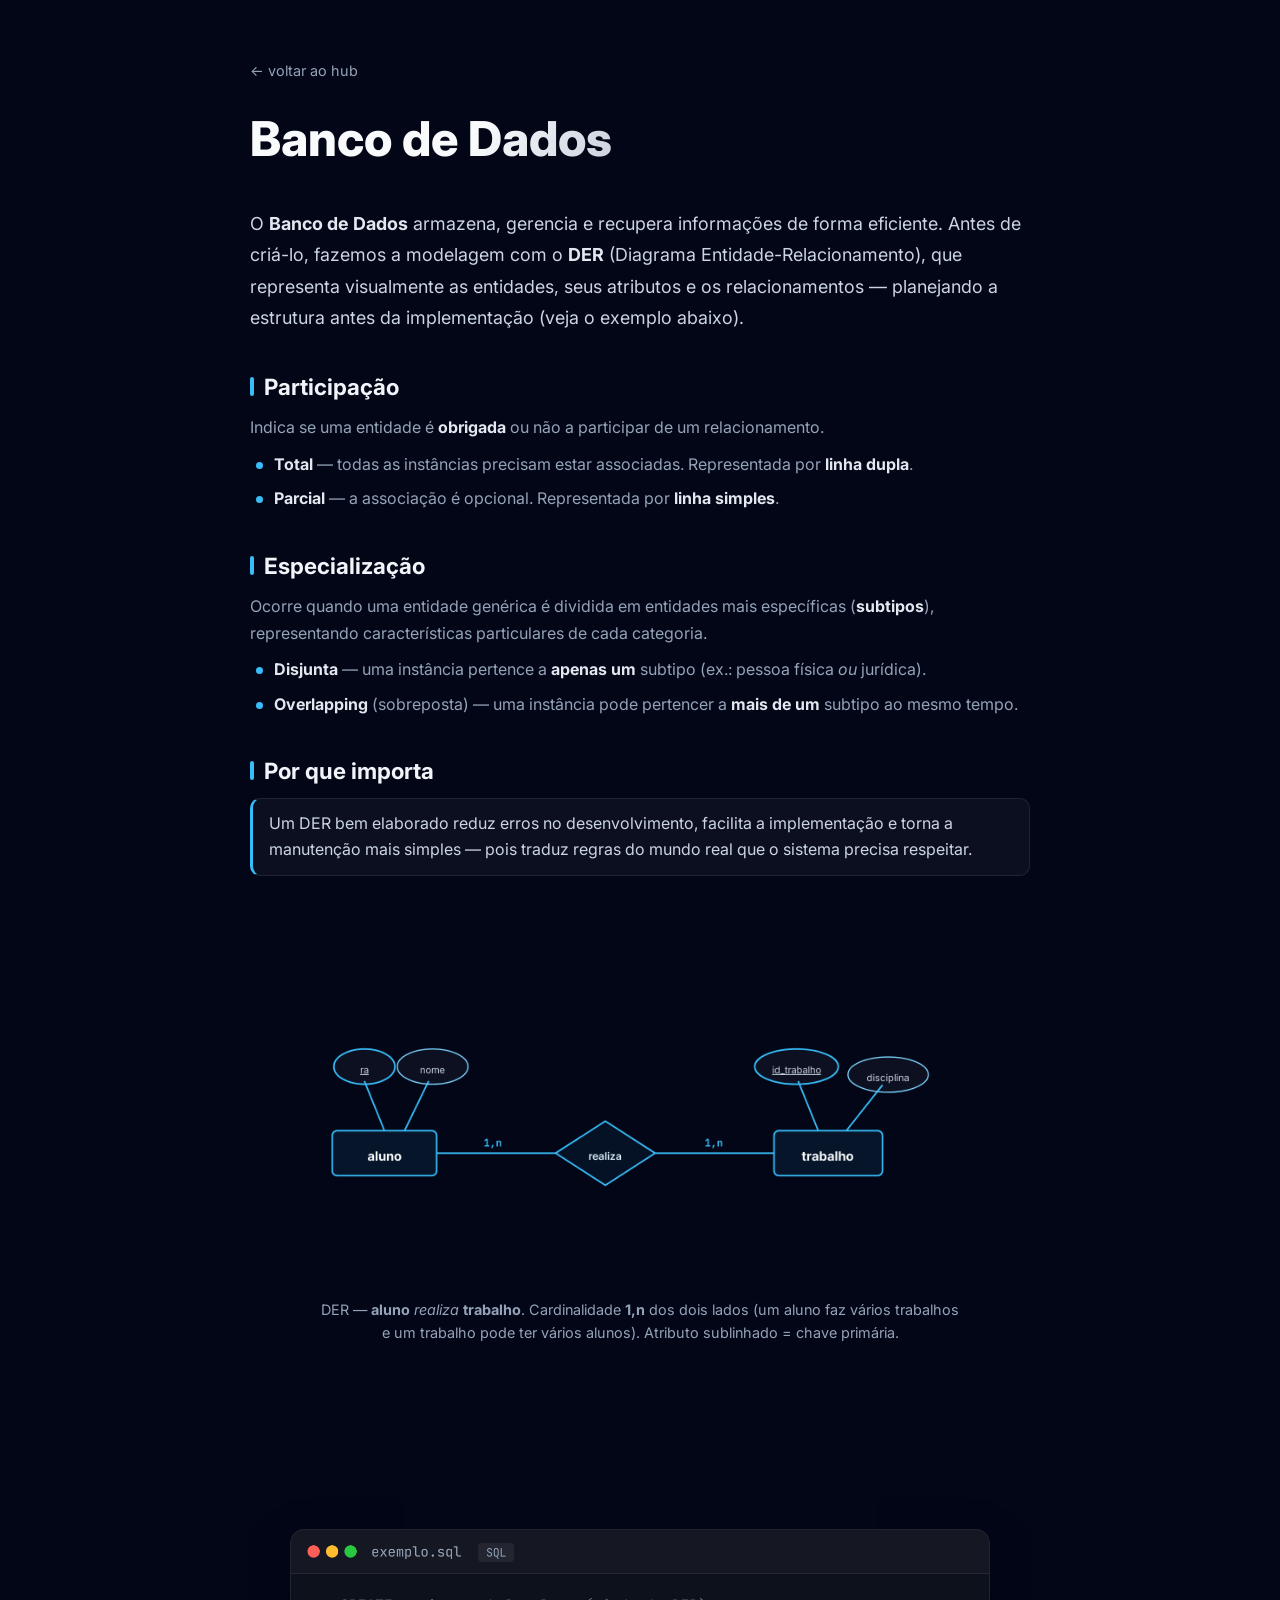
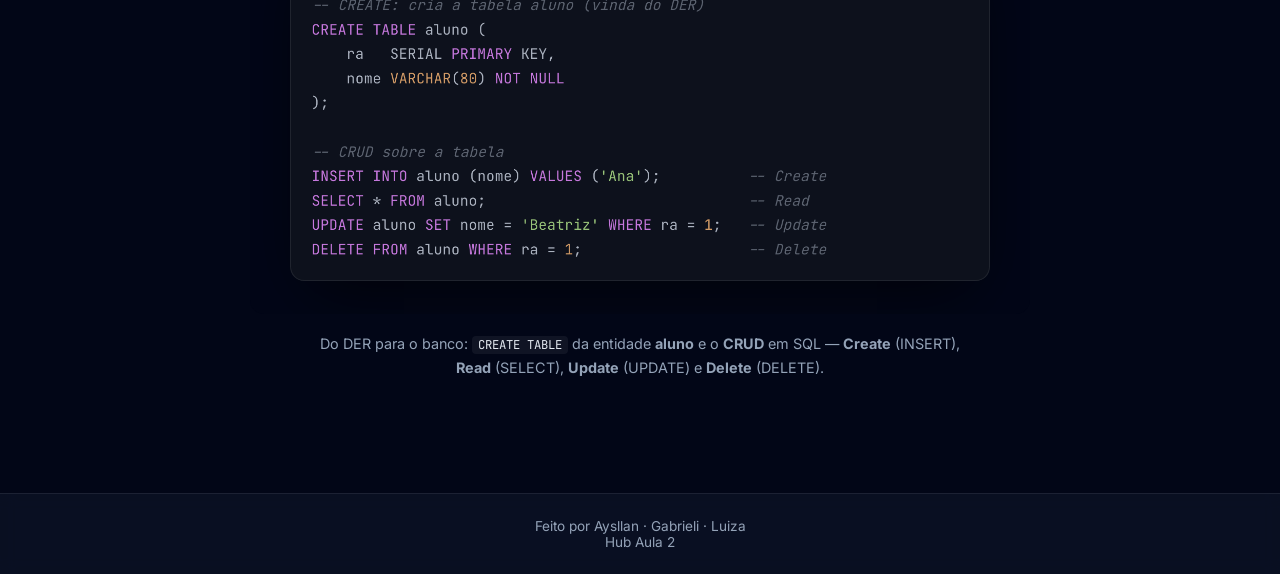
==== commit 6eef56cd: "Trabalho finalizado e atualizado" ====
--- a/db/index.html
+++ b/db/index.html
@@ -45,20 +45,23 @@
 
         <div class="topic">
             <h2>Por que importa</h2>
-            <p class="note">📐 Um DER bem elaborado reduz erros no desenvolvimento, facilita a implementação e torna a
+            <p class="note"> Um DER bem elaborado reduz erros no desenvolvimento, facilita a implementação e torna a
                 manutenção mais simples — pois traduz regras do mundo real que o sistema precisa respeitar.</p>
         </div>
 
     </section>
 
     <!--
-      ============================================================
-      DIAGRAMA DER (SVG) — "aluno realiza trabalho"
-      ------------------------------------------------------------
-      Ilustra o relacionamento com cardinalidade 1,n nos dois
-      lados. As linhas "desenham" (stroke-dashoffset) e os nós
-      entram em cascata (--i). Tudo em CSS, classe .der no style.
-      ============================================================
+      DIAGRAMA DER (SVG) — aluno realiza trabalho
+  
+        Mostra o relacionamento entre as duas entidades
+        com cardinalidade 1,n em cada lado.
+
+        Dois efeitos de animação acontecem ao carregar:
+        - As linhas "se desenham" do zero (stroke-dashoffset)
+        - Os nós aparecem em cascata, um após o outro (--i)
+
+        Os estilos ficam na classe .der, lá no CSS.
     -->
     <section class="wrap">
         <figure class="diagram diagram-db">
@@ -71,12 +74,17 @@
     </section>
 
     <!--
-      ============================================================
       BLOCO DE CÓDIGO — SQL
-      ============================================================
-      Mesma estrutura .code-block + .code-head + .code-body.
-      Para SQL usamos .tok-key para palavras-chave (SELECT, FROM)
-      e .tok-str / .tok-num pros valores.
+   
+        Mesma estrutura dos outros blocos de código do projeto:
+            code-block - container geral
+            code-head  - barra do topo com nome do arquivo
+            code-body  - área onde o código aparece
+
+        Para colorir o SQL usamos duas classes:
+            tok-key - palavras-chave (SELECT, FROM, WHERE...)
+            tok-str - textos entre aspas
+            tok-num - valores numericos 
     -->
     <section class="wrap">
         <figure class="diagram">
--- a/style.css
+++ b/style.css
@@ -1,56 +1,36 @@
-/* ████████████████████████████████████████████████████████████
-   HUB AULA 2 — folha de estilo  ·  Aysllan · Gabrieli · Luiza
-   ████████████████████████████████████████████████████████████
-
-   ÍNDICE (use Ctrl+F com o nome da seção):
-     1. VARIÁVEIS GLOBAIS         — cores, fontes e atalhos (:root)
-     2. RESET / BODY              — base da página
-     3. FUNDO ANIMADO (BG MESH)   — blobs desfocados que flutuam
-     4. HEADER                    — título do hub
-     5. GRID + CARDS              — os 4 cards das matérias
-     6. PÁGINAS DAS MATÉRIAS      — layout das subpáginas
-     7. BLOCO DE CÓDIGO           — "janela" de código com cores
-     8. FOOTER
-     9. ESTRUTURA DE TEXTO        — .lead, .topic, listas, .note
-    10. ILUSTRAÇÕES / DIAGRAMAS   — figuras (img) + animações
-    11. RESPONSIVO                — media queries + acessibilidade
-
-   ╔══════════════════════════════════════════════════════════╗
-   ║  PONTOS PARA A APRESENTAÇÃO                                ║
-   ╠══════════════════════════════════════════════════════════╣
-   ║  CSS                                                      ║
-   ║  1) VARIÁVEIS (custom properties): cores e fontes ficam   ║
-   ║     em :root e são reusadas com var(--nome). Cada matéria ║
-   ║     tem um --accent próprio (data-subject="java|php...").  ║
-   ║                                                            ║
-   ║  2) ANIMAÇÕES com @keyframes + EFEITO CASCATA (stagger):   ║
-   ║     animation-delay: calc(var(--i) * 120ms) faz cada card ║
-   ║     entrar um após o outro. O --i vem do HTML (style=--i). ║
-   ║                                                            ║
-   ║  3) RESPONSIVO mobile-first: clamp() dá tamanhos fluidos,  ║
-   ║     e Grid/Flexbox + @media reorganizam por tela.          ║
-   ║                                                            ║
-   ║  4) EFEITOS AVANÇADOS: glassmorphism (backdrop-filter:     ║
-   ║     blur), borda em conic-gradient girando (@property      ║
-   ║     --angle) e prefers-reduced-motion (acessibilidade).    ║
-   ║                                                            ║
-   ║  HTML                                                      ║
-   ║  1) ESTRUTURA SEMÂNTICA: <header>, <section>, <footer>,    ║
-   ║     <figure>/<figcaption>. A classe .hub no <body> liga    ║
-   ║     os efeitos pesados só na home (subpáginas não herdam). ║
-   ║                                                            ║
-   ║  2) IMAGENS + ACESSIBILIDADE: ilustrações em <img> com     ║
-   ║     alt descritivo; elementos decorativos com aria-hidden. ║
-   ╚══════════════════════════════════════════════════════════╝
-*/
-
-/* ============================================================
-   1. VARIÁVEIS GLOBAIS
-   ------------------------------------------------------------
-   :root é o elemento raiz (o <html>). Definimos variáveis CSS
-   (custom properties) aqui para reusar valores em todo o
-   arquivo com  var(--nome).
-   ============================================================ */
+/* 
+     1) VARIÁVEIS: em vez de repetir a mesma cor 20 vezes,  
+        a gente salva ela em :root e usa var(--nome)       
+        Cada matéria tem sua cor própria via data-subject  
+                                                             
+     2) ANIMAÇÕES EM CASCATA: os cards não entram todos      
+        juntos — cada um espera um pouquinho a mais com      
+        animation-delay O número --i no HTML define a vez   
+        de cada card entrar.                                 
+                                                            
+     3) RESPONSIVO: o layout começa pensado pro celular e    
+        vai crescendo clamp() ajusta tamanhos sozinho,     
+       sem precisar de media query pra cada detalhe        
+                                                             
+     4) EFEITOS ESPECIAIS: vidro fosco (backdrop-filter),    
+        borda colorida girando (conic-gradient + @property), 
+        e respeito a quem prefere menos movimento na tela  
+                                                            
+      HTML                                                    
+     1) TAGS CERTAS: <header>, <section>, <footer>,          
+        <figure>. A classe .hub no <body> liga os efeitos    
+        pesados só na página inicial.                        
+                                                             
+     2) ACESSIBILIDADE: toda imagem tem alt de verdade.      
+        Elementos só decorativos têm aria-hidden pra não     
+       atrapalhar leitores de tela.                     
+*/
+
+/* 
+    VARIÁVEIS GLOBAIS
+    Aqui ficam os valores que se repetem pelo CSS todo
+    Mudar uma cor aqui reflete em todo o projeto de uma vez
+*/
 :root {
     --bg-color: #020617;
     --card-bg: rgba(30, 41, 59, 0.45);
@@ -63,13 +43,17 @@
     --accent-web: #f7df1e;
     --accent-db: #38bdf8;
 
-    /* Atalho para um "transition" suave reutilizado em vários
-       hovers. Formato: <propriedade> <duração> <easing>. */
+    /* 
+        Transition padrão do projeto — reutilizado em todos os hovers
+        Formato: o que anima / quanto tempo / a curva de suavidade
+    */
     --transition-smooth: all 0.5s cubic-bezier(0.2, 0, 0.2, 1);
 }
 
-/* Reset básico: zera margem, padding e usa box-sizing border-box
-   (largura inclui borda e padding — bem mais fácil de calcular). */
+/* 
+    Zera margem e padding de tudo, e faz a borda entrar
+    dentro da largura declarada (bem mais fácil de calcular).
+*/
 * {
     margin: 0;
     padding: 0;
@@ -85,40 +69,43 @@
     background-color: var(--bg-color);
     color: var(--text-primary);
     min-height: 100vh;
-    min-height: 100dvh;           /* dvh = altura real do viewport em mobile (sem bug da barra) */
+    min-height: 100dvh;           /* dvh = altura real no celular, sem a barra do browser engolir espaço */
     overflow-x: hidden;
     display: flex;
     flex-direction: column;
     position: relative;
 }
 
-/* ============================================================
-   FUNDO ANIMADO — BG MESH (só no .hub, ver classe no <body>)
-   ------------------------------------------------------------
-   Camada fixa atrás de tudo com 3 círculos coloridos e
-   desfocados. Cada um anima posição e escala com tempos
-   diferentes — passa a impressão de "respiração" do fundo.
-   ============================================================ */
+/* 
+    FUNDO ANIMADO (só aparece na home, onde o body tem .hub)
+
+     Três manchas coloridas e desfocadas que ficam se mexendo
+     devagar em loop. Cada mancha começa num ponto diferente
+     do ciclo pra não ficarem sincronizadas.
+
+*/
 .bg-mesh {
     position: fixed;              /* não rola junto com a página */
-    inset: 0;                     /* atalho pra top/right/bottom/left: 0 */
+    inset: 0;                     /* ocupa a tela toda */
     z-index: -1;                  /* fica atrás do conteúdo */
     overflow: hidden;
-    pointer-events: none;         /* não bloqueia cliques */
+    pointer-events: none;         /* não bloqueia cliques , não atrapalha a navegação */
 }
 
 .mesh-blob {
     position: absolute;
-    width: 55vmax;                /* vmax = % da maior dimensão do viewport */
+    width: 55vmax;                /* tamanho relativo à maior dimensão da tela */
     height: 55vmax;
     border-radius: 50%;
     filter: blur(120px);          /* desfoque pesado = mancha colorida */
     opacity: 0.35;
     mix-blend-mode: screen;       /* mistura cores em vez de cobrir */
 
-    /* ANIMAÇÃO "drift": cada blob se move em loop infinito.
-       Cada filho recebe um animation-delay NEGATIVO diferente
-       para começar em fases distintas do ciclo. */
+    /* 
+        Cada mancha tem um delay negativo diferente.
+       Isso faz cada uma começar em um momento distinto
+       da animação — movimento descoordnado de propósito
+    */
     animation: drift 22s ease-in-out infinite;
 }
 
@@ -132,14 +119,14 @@
     66%      { transform: translate(-7vmax, 8vmax) scale(0.92); }
 }
 
-/* ============================================================
-   HEADER (usado no HTML em <header class="hub-header">)
-   ------------------------------------------------------------
-   - .hub-header inteiro entra de cima ("fadeInDown").
-   - .icon ({ }) fica pulsando ("pulse").
-   - O <h1> tem uma barrinha embaixo via ::after que recebe
-     gradiente em movimento ("shimmer-line").
-   ============================================================ */
+/* 
+    HEADER
+   
+   - O header todo desce de cima quando a pagina abre.
+   - O icone { } fica pulsando sem parar.
+   - O título tem uma barrinha embaixo com luz passando.
+
+*/
 .hub-header {
     text-align: center;
     padding: clamp(40px, 8vw, 80px) 20px 30px;   /* padding fluido por tamanho de tela */
@@ -157,10 +144,10 @@
     align-items: center;
     gap: clamp(10px, 2vw, 18px);
     margin-bottom: 12px;
-    flex-wrap: wrap;              /* em telas estreitas, quebra em duas linhas */
-}
-
-/* Ícone { } com pulse contínuo + glow azul. */
+    flex-wrap: wrap;              /* em telas pequena, quebra em duas linhas pra não ficar espremido */
+}
+
+/* Ícone { } pulsa com brilho azul ao redor */
 .hub-header .icon {
     font-family: 'JetBrains Mono', monospace;
     font-size: clamp(1.4rem, 4vw, 2.2rem);
@@ -174,7 +161,7 @@
     50%      { opacity: 1;   transform: scale(1.08); }
 }
 
-/* Título com gradiente texto + barrinha animada embaixo. */
+/* Título com cor em gradiente e barinha animada embaixo */
 .hub-header h1 {
     position: relative;
     font-size: clamp(1.8rem, 6vw, 3.4rem);
@@ -187,43 +174,48 @@
     padding-bottom: 8px;
 }
 
-/* O gradiente acima é largo (200%) e a posição corre de 0%
-   pra 100% — efeito de "luz passando". */
+/* 
+    O gradiente da barra tem o dobro da largura do elemento.
+   Animando a posição de 0 a 100%, a luz parece deslizar
+*/
 @keyframes shimmer-line {
     from { background-position: 0% 0%; }
     to   { background-position: 200% 0%; }
 }
 
-/* ============================================================
-   GRID DE CARDS
-   ------------------------------------------------------------
-   Mobile-first: por padrão 1 coluna. A regra .force-2x2 só
-   força 2 colunas em telas >= 700px (no media query abaixo).
-   ============================================================ */
+/* 
+    GRID DE CARDS
+   
+   Começa em 1 coluna no celular. A classe .force-2x2
+   vira 2 colunas só em telas maiores (ver media query abaixo).
+*/
 .hub-grid {
     max-width: 1100px;
     margin: clamp(20px, 4vw, 40px) auto clamp(40px, 6vw, 60px);
     padding: 0 clamp(16px, 4vw, 24px);
     display: grid;
-    grid-template-columns: 1fr;                  /* mobile: 1 coluna */
+    grid-template-columns: 1fr;                  /* celular: 1 coluna */
     gap: clamp(16px, 3vw, 28px);
     width: 100%;
 }
 
-/* ============================================================
-   CARDS DAS MATÉRIAS (.subject-card)
-   ------------------------------------------------------------
-   ANIMAÇÃO DE ENTRADA "cardIn" + STAGGER (cascata):
-   - Cada card começa invisível e deslocado pra baixo.
-   - "forwards" = mantém o estado final depois que termina.
-   - O delay é  calc(var(--i) * 120ms + 200ms) — --i vem do
-     style="--i:N" no HTML.
-
-   ESTRUTURA:
-   - .card-border  -> camada com gradiente cônico (borda mágica)
-   - .card-shine   -> faixa de luz que passa diagonal no hover
-   - .card-inner   -> conteúdo real (tag, h2, p, learn-more)
-   ============================================================ */
+/* 
+    CARDS DAS MATÉRIAS
+   
+    Cada card começa invisivel e um pouco abaixo da posição
+    final. Quando a animação roda, ele sobe e aparece.
+    O "forwards" garante que ele fique visivel depois.
+
+    O delay usa --i (definido no HTML como style="--i:1")
+    pra que cada card espere um pouquinho mais que o anterior
+    — efeito de entrada em cascata.
+
+    Estrutura interna de cada card:
+    .card-border  → a borda colorida girando
+    .card-shine   → a luz que passa no hover
+    .card-inner   → o conteúdo de verdade
+
+*/
 .subject-card {
     position: relative;
     min-height: clamp(180px, 28vw, 220px);
@@ -238,11 +230,11 @@
     text-decoration: none;
     color: inherit;
     display: flex;
-    isolation: isolate;          /* cria contexto pra z-index local (importante pro ::before) */
+    isolation: isolate;          /* isola o z-index desse card dos outros elementos */
 
     transition: var(--transition-smooth);
 
-    /* Estado inicial (antes da animação rodar). */
+    /* começa invisível e deslocado pra baixo */
     opacity: 0;
     transform: translateY(30px);
 
@@ -254,10 +246,11 @@
     to { opacity: 1; transform: translateY(0); }
 }
 
-/* HOVER do card:
-   - Sobe 8px e cresce 1%.
-   - Borda fica mais clara.
-   - Sombra grande com a cor accent da matéria. */
+/* 
+    No hover: sobe um pouco, cresce levemente,
+   borda fica mais clara e aparece uma sombra
+   colorida com a cor da matéria.
+*/
 .subject-card:hover {
     transform: translateY(-8px) scale(1.01);
     border-color: rgba(255, 255, 255, 0.18);
@@ -265,28 +258,29 @@
                 0 0 30px -5px var(--accent, rgba(56, 189, 248, 0.3));
 }
 
-/* No tap (mobile) dá um feedback rápido de "afundar". */
+/*  No toque (celular) o card afunda rapido pra dar feedback */
 .subject-card:active {
     transform: translateY(-2px) scale(0.99);
 }
 
-/* ------------------------------------------------------------
-   BORDA GRADIENTE GIRANDO (.card-border)
-   ------------------------------------------------------------
-   Truque: criamos uma camada absoluta MAIOR que o card com um
-   conic-gradient. Ela fica "girando" por trás do background do
-   card, mas como o card tem overflow:hidden e border-radius,
-   só aparece a faixa colorida pelas bordas.
-   No hover, opacity sobe pra ficar visível.
-   ------------------------------------------------------------ */
+/* 
+    BORDA GIRANDO (.card-border)
+   
+    Uma camada maior que o card fica girando por trás dele.
+    Como o card tem overflow:hidden, só aparece a faixa
+    colorida nas bordas — parece uma borda animada.
+    Fica visível mesmo só quando passa o mouse.
+*/
 
 .subject-card:hover .card-border {
     opacity: 0.8;
 }
 
-/* @property registra a variável --angle como tipo angle.
-   Sem isso, navegadores não conseguem interpolar gradientes
-   cônicos animando o ângulo. */
+/* 
+    @property é necessário aqui: sem registrar --angle
+   como ângulo, o browser não consegue animar o gradiente
+   conico — simplesmente não funciona de outro jeito
+*/
 @property --angle {
     syntax: '<angle>';
     initial-value: 0deg;
@@ -298,16 +292,18 @@
     to   { --angle: 360deg; }
 }
 
-/* ------------------------------------------------------------
-   SHINE / SWEEP (.card-shine)
-   ------------------------------------------------------------
-   Uma faixa branca diagonal posicionada FORA do card (left:-100%).
-   No :hover, ela viaja até a direita — efeito de "brilho passando".
-   ------------------------------------------------------------ */
+/* 
+     LUZ PASSANDO NO HOVER (.card-shine)
+   
+    Uma faixa branca diagonal que começa escondida a esquerda.
+    Quando passa o mouse, ela desliza até a direita e some —
+    parece um reflexo de luz passando pelo card.
+
+*/
 .card-shine {
     position: absolute;
     top: 0;
-    left: -100%;
+    left: -100%;                 /* começa fora do card, a esquerda */
     width: 80%;
     height: 100%;
     background: linear-gradient(115deg,
@@ -332,8 +328,10 @@
     width: 100%;
 }
 
-/* TAG (pill colorida com nome da área).
-   Animação "float-y" suave — sobe e desce 3px continuamente. */
+/* 
+    Pílula colorida com o nome da área.
+   Fica subindo e descendo 3px em loop — bem sutil.
+*/
 .subject-tag {
     align-self: flex-start;
     font-size: clamp(0.65rem, 1.4vw, 0.72rem);
@@ -366,9 +364,11 @@
     flex: 1;
 }
 
-/* "ACESSAR →" + seta separada.
-   - .learn-more fica mais visível no hover.
-   - .arrow desliza 6px pra direita no hover. */
+/* 
+    Texto "ACESSAR" no rodapé do card
+    Fica meio apagado por padrão e acende no hover
+    A setinha desliza 6px pra direita separadamente
+*/
 .learn-more {
     display: inline-flex;
     align-items: center;
@@ -398,19 +398,21 @@
     transform: translateX(6px);
 }
 
-/* Variável --accent por matéria.
-   Cada card no HTML tem data-subject="java|php|web|db". */
+/* 
+    Cada matéria define sua própria cor de destaque.
+    O atributo data-subject no HTML aciona a regra certa
+*/
 .subject-card[data-subject="java"] { --accent: var(--accent-java); }
 .subject-card[data-subject="php"]  { --accent: var(--accent-php); }
 .subject-card[data-subject="web"]  { --accent: var(--accent-web); }
 .subject-card[data-subject="db"]   { --accent: var(--accent-db); }
 
-/* ============================================================
-   PÁGINAS DAS MATÉRIAS (java/, php/, db/, html-css-js/)
-   ------------------------------------------------------------
-   .subject-page é o container principal das subpáginas.
-   .back-link volta para o hub.
-   ============================================================ */
+/* 
+    PÁGINAS INTERNAS (java/, php/, db/, html-css-js/)
+  
+    Container principal de cada subpágina.
+    O link de voltar também fica aqui.
+*/
 .subject-page {
     max-width: 820px;
     margin: 0 auto;
@@ -445,11 +447,13 @@
     -webkit-text-fill-color: transparent;
 }
 
-/* ============================================================
-   BLOCO DE CÓDIGO (usado nas páginas java/php/db/html-css-js)
-   ------------------------------------------------------------
-   ANIMAÇÃO "fadeInUp" — sobe e aparece com delay.
-   ============================================================ */
+/* 
+    BLOCO DE CÓDIGO
+   
+    Sobe e aparece com um pequeno atraso — entra depois
+    do restante do conteúdo pra não tudo aparecer junto.
+
+*/
 .wrap {
     max-width: 820px;
     margin: clamp(20px, 5vw, 40px) auto clamp(40px, 8vw, 80px);
@@ -556,9 +560,9 @@
 .tok-num { color: #fbbf24; }
 .tok-com { color: #64748b; font-style: italic; }
 
-/* ============================================================
+ /* 
    FOOTER
-   ============================================================ */
+ */
 .hub-footer {
     margin-top: auto;
     text-align: center;
@@ -570,14 +574,17 @@
     backdrop-filter: blur(8px);
 }
 
-/* ============================================================
-   ESTRUTURA DE TEXTO DAS SUBPÁGINAS
-   ------------------------------------------------------------
-   Organiza o conteúdo em: .lead (intro), .topic (seção com
-   subtítulo + barra de accent), .bullets (lista), .steps
-   (lista numerada) e .note (callout). A cor vem da variável
-   --page-accent definida em cada .subject-page.
-   ============================================================ */
+/* 
+     CONTEÚDO DAS PÁGs. INTERNAS
+  
+    Cada tipo de bloco tem sua própria classe:
+    .lead    → parágrafo de introdução
+    .topic   → seção com título e barra colorida do lado
+    .bullets → lista com bolinhas
+    .steps   → lista numerada (passo a passo)
+    .note    → destaque / aviso lateral
+    A cor de cada página vem de --page-accent.
+*/
 .subject-page .lead {
     font-size: clamp(1rem, 2.4vw, 1.12rem);
     line-height: 1.75;
@@ -650,13 +657,14 @@
     color: #cbd5e1; line-height: 1.6;
 }
 
-/* ============================================================
-   ILUSTRAÇÕES / DIAGRAMAS (figuras animadas nas subpáginas)
-   ------------------------------------------------------------
-   .diagram = <figure> com legenda. Os elementos internos têm
-   suas próprias animações de entrada em cascata (--i).
-   Keyframes novos: draw, nodeIn, popIn, slideInLeft, bob.
-   ============================================================ */
+/* 
+    DIAGRAMAS E ILUSTRAÇÕES
+  
+    Cada <figure> com a classe .diagram tem legenda embaixo.
+    Os elementos internos entram em cascata usando --i,
+    igual aos cards da home.
+    Keyframes usados aqui: draw, nodeIn, popIn, slideInLeft, bob.
+*/
 .diagram { margin: 0 auto 34px; }
 .diagram img {
     display: block;
@@ -805,22 +813,22 @@
     animation: bob 1.8s ease-in-out infinite;
 }
 
-/* ============================================================
-   RESPONSIVO — BREAKPOINTS
-   ------------------------------------------------------------
-   Mobile-first: layout base é 1 coluna. Vamos abrindo o grid
-   conforme a tela cresce.
-   ============================================================ */
-
-/* >= 700px : tablet em retrato — vira 2 colunas (force-2x2) */
+/* 
+    RESPONSIVO — BREAKPOINTS
+   
+    Layout mobile-first: começa em 1 coluna e vai abrindo
+    conforme a tela fica maior.
+
+*/
+
+/* Tablet em retrato (700px+): vira 2 coluna */
 @media (min-width: 700px) {
     .hub-grid.force-2x2 {
         grid-template-columns: repeat(2, 1fr);
     }
 }
 
-/* <= 480px : celular pequeno — diminui paddings extras
-   e força gap menor. */
+/* Celular pequeno (até 480px): reduz padding e empilha o logo */
 @media (max-width: 480px) {
     .hub-header .logo {
         flex-direction: column;
@@ -829,23 +837,26 @@
     .subject-card { min-height: 0; padding: 20px; }
 }
 
-/* Telas largas (>= 1200px) — limita tamanho do card pra
-   o conteúdo não ficar nadando no espaço. */
+/* Tela grande (1200px+): aumenta o gap entre os cards */
 @media (min-width: 1200px) {
     .hub-grid { gap: 32px; }
 }
 
-/* Touch / sem hover: dispositivos sem mouse não disparam
-   :hover. Mostramos uma versão "leve" do hover sempre ativa
-   pra dar feedback visual no toque (a borda mais clara). */
+/* 
+    Dispositivo sem mouse (celular/tablet): o hover não existe,
+   então deixamos a borda um pouco mais clara sempre visível
+   pra dar algum feedback visual. A borda giratória também
+   some pra não gastar bateria à toa.
+*/
 @media (hover: none) {
     .subject-card { border-color: rgba(255, 255, 255, 0.12); }
-    /* Desliga a borda girando pra não comer bateria em mobile. */
     .card-border { animation: none; }
 }
 
-/* Acessibilidade: se o usuário pediu "menos movimento" no SO,
-   desliga praticamente todas as animações (boa prática WCAG). */
+/* 
+    Se o usuário ativou "reduzir movimento" no sistema operacional,
+    desligamos todas as animações. É uma boa pratica de acessibilidade 
+*/
 @media (prefers-reduced-motion: reduce) {
     *, *::before, *::after {
         animation-duration: 0.01ms !important;
